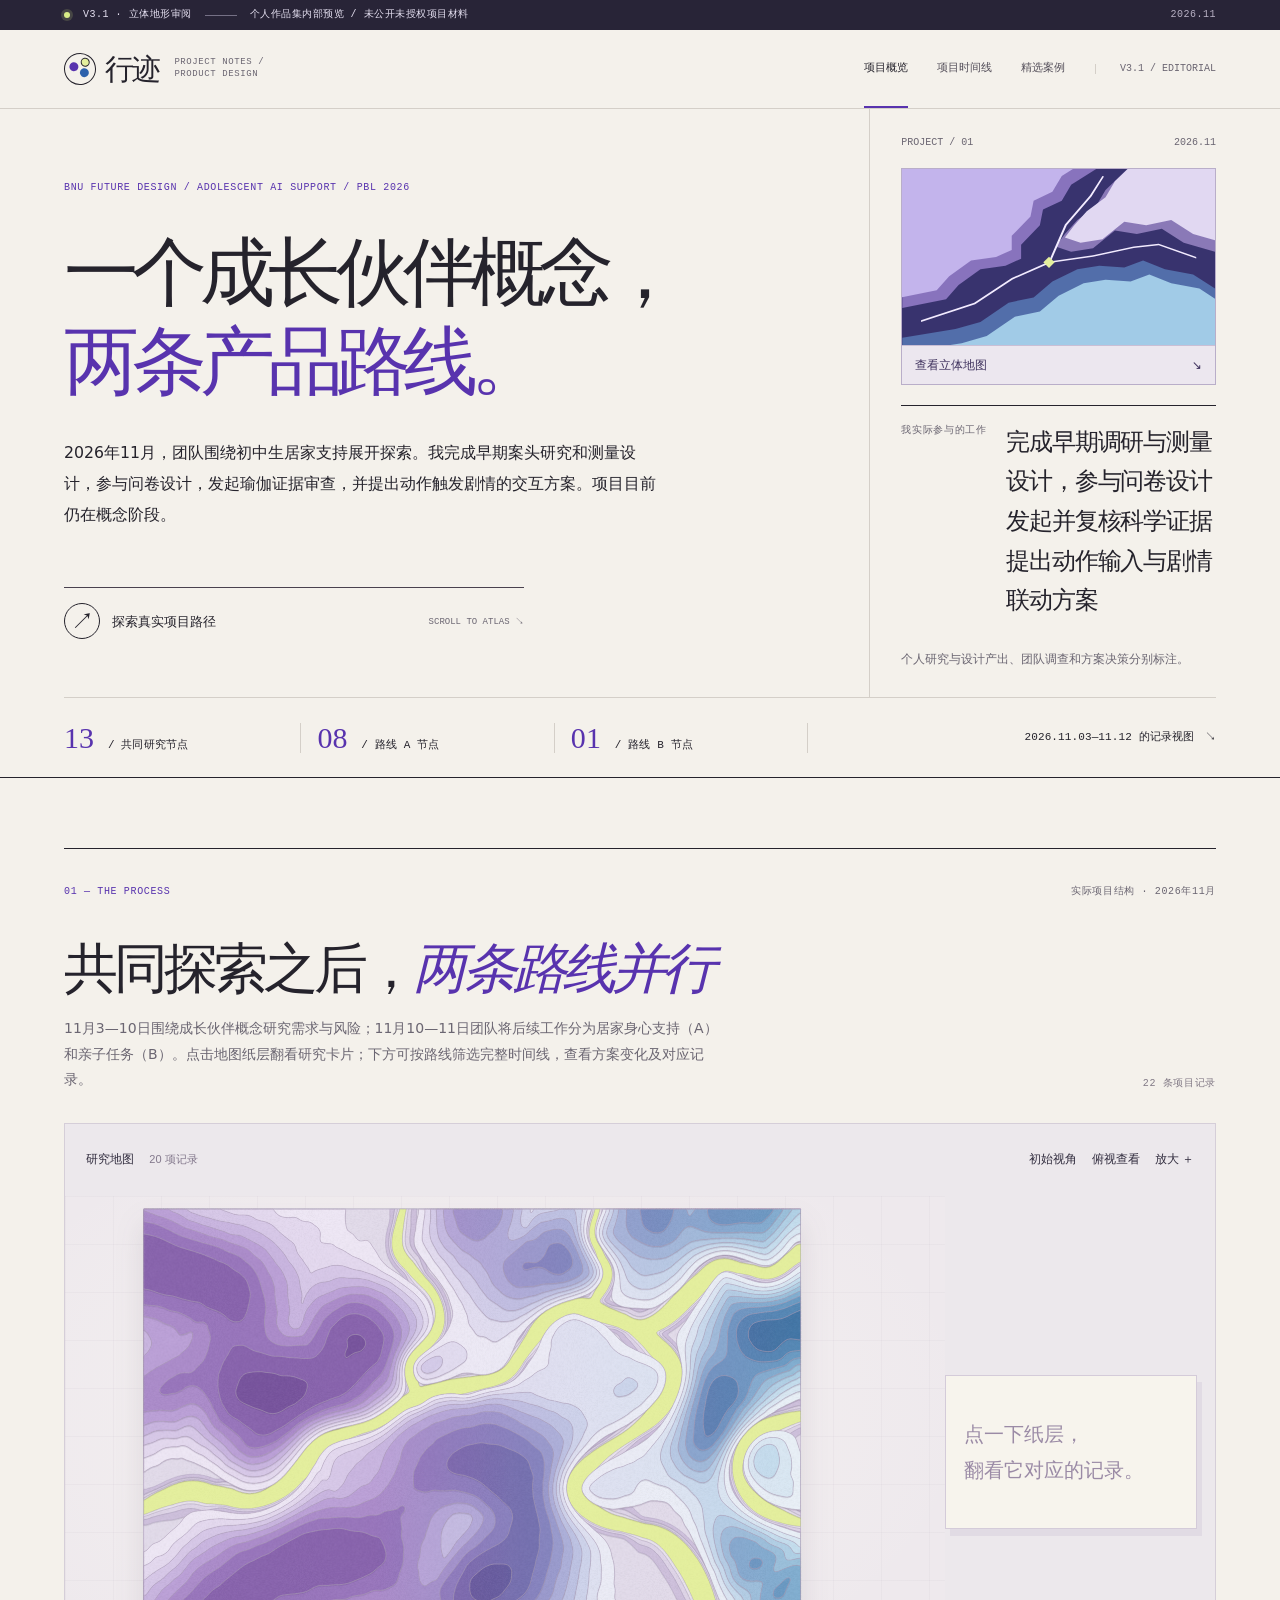
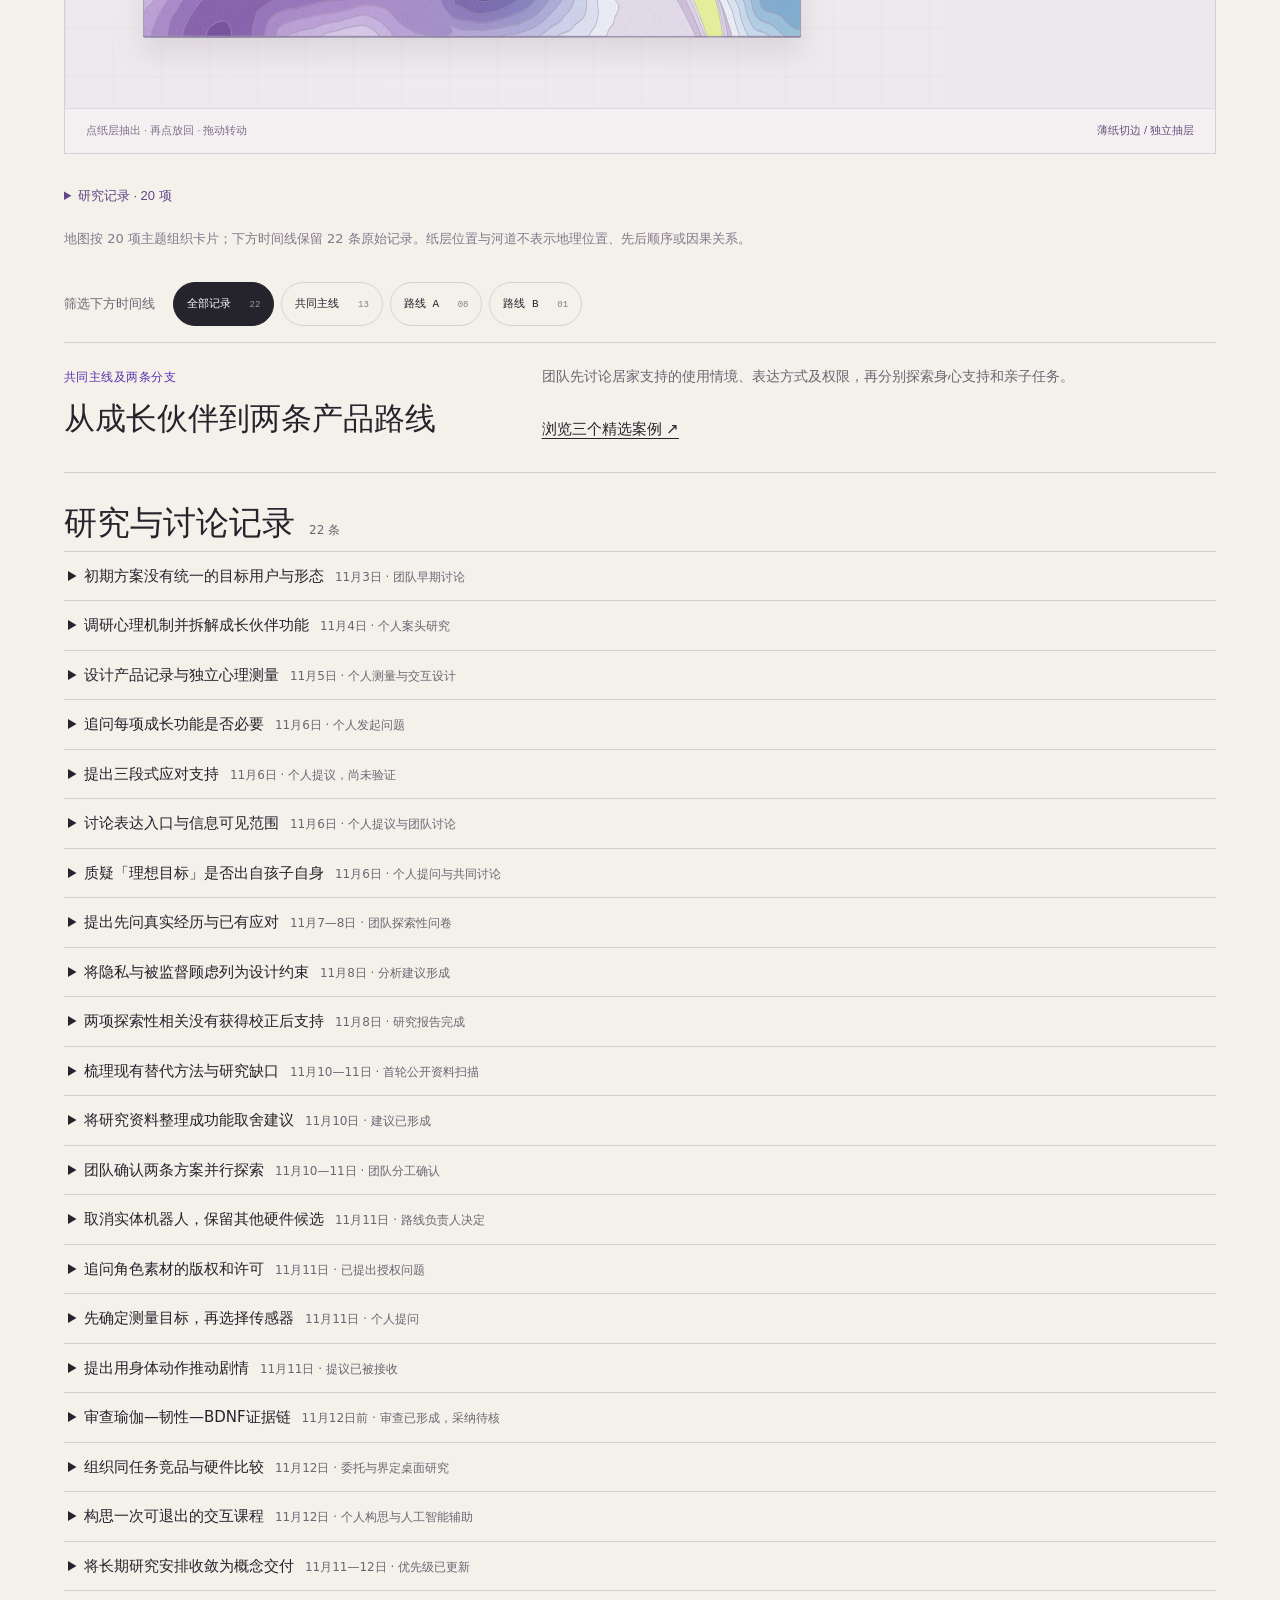
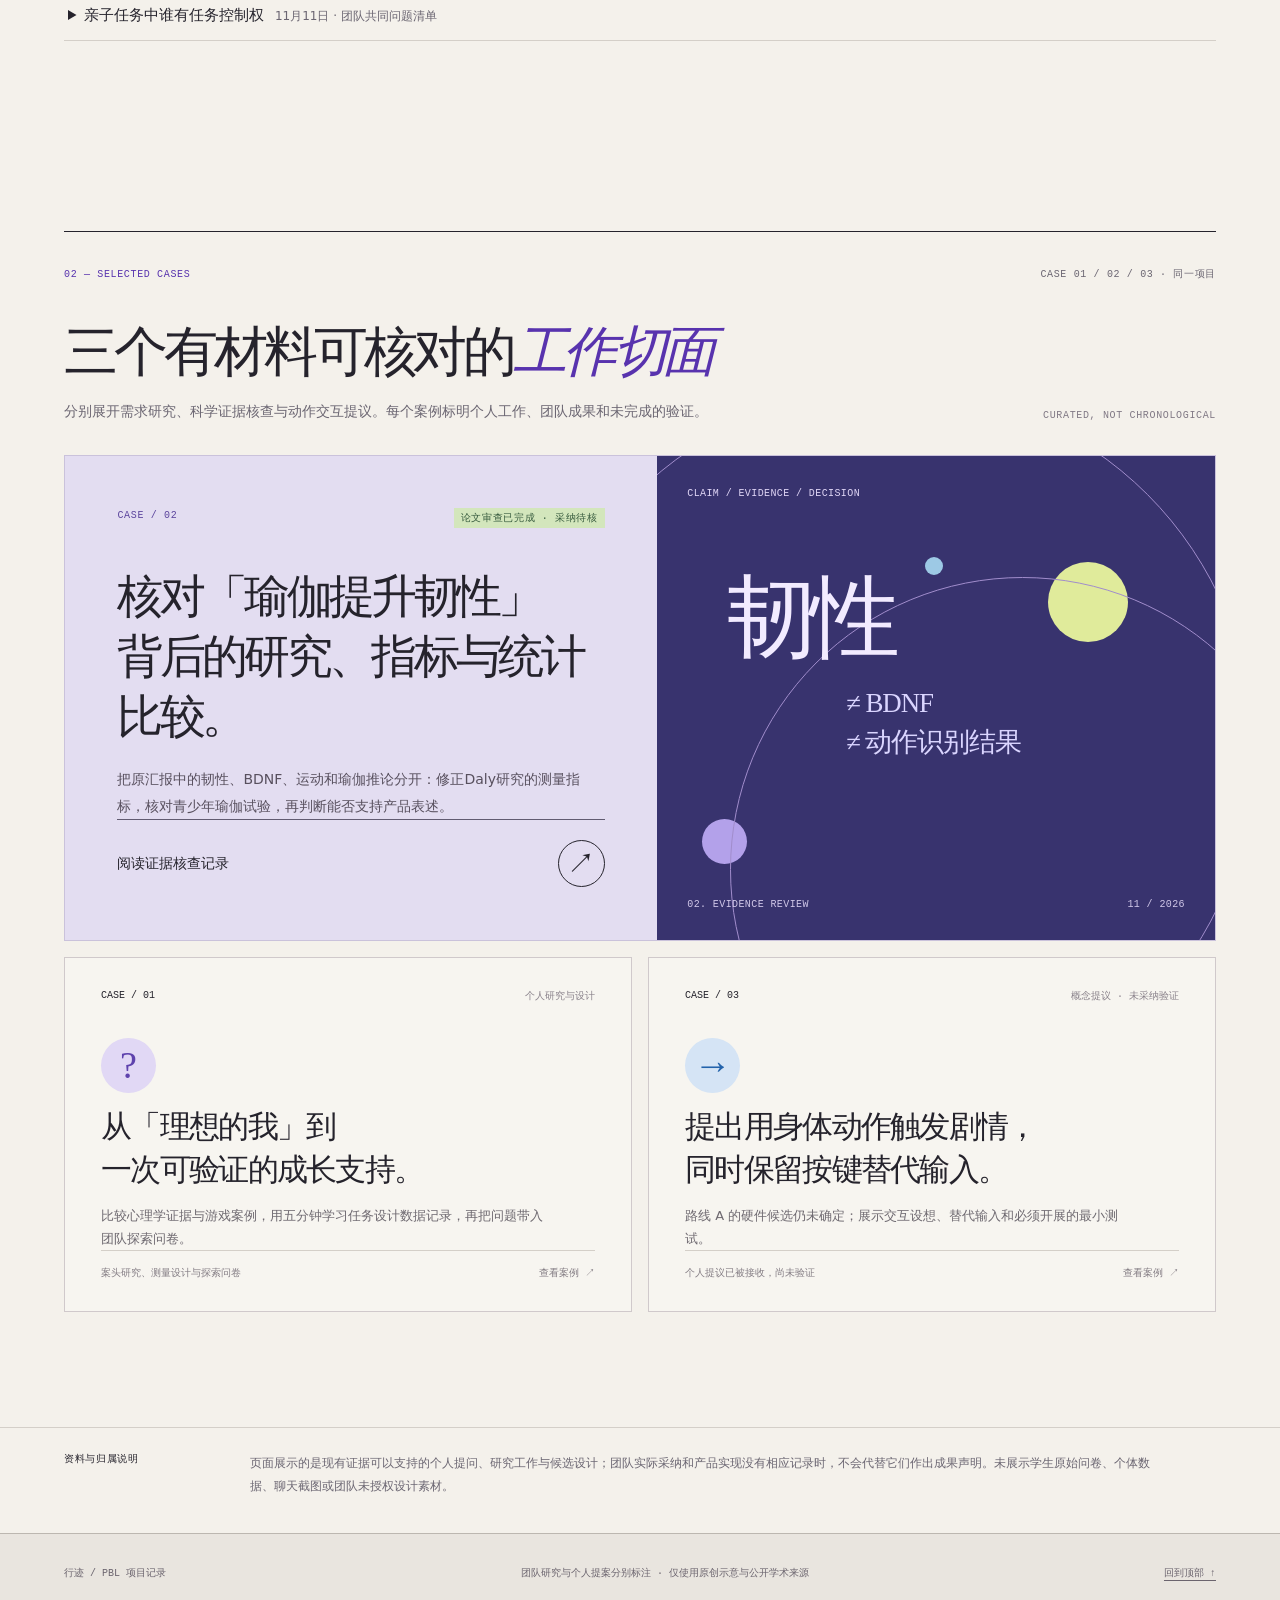
==== atlas.html @ a69f5f3d "Publish the standalone website and its tab icon" ====
<!DOCTYPE html>

<html lang="zh-CN">
<head>
<meta charset="utf-8"/><meta content="width=device-width,initial-scale=1" name="viewport"/>
<meta content="#f4f1eb" name="theme-color"/>
<meta content="北京师范大学未来设计学院PBL项目：青少年AI支持产品从早期成长伙伴概念分为两条路线；记录真实研究、证据审查与交互提案。" name="description"/>
<title>行迹 · 青少年人工智能支持产品项目记录</title>
<link href="v3.css?v=terrain-valley" rel="stylesheet"/>
<link rel="stylesheet" href="paper.css?v=branching-paper"/>
<link rel="stylesheet" href="atlas-terrain.css?v=home-river-1"/>
<script defer src="terrain-preview-data.js"></script>
<script defer src="terrain-sheet-records.js?v=7"></script>
<script defer src="river-valley-data.js?v=7"></script>
<script defer src="river-tabs.js?v=7"></script>
<script defer src="routes.js?v=home-river-1"></script>
<link rel="icon" type="image/svg+xml" href="./favicon.svg">
</head>
<body data-page="home">
<a class="skip" href="#main">跳至正文</a>
<div class="announcement"><span class="flashing-dot"></span> V3.1 · 立体地形审阅 <span class="announcement-rule"></span> 个人作品集内部预览 / 未公开未授权项目材料 <span class="announcement-right">2026.11</span></div>
<header class="nav-shell" id="top"><a aria-label="行迹首页" class="brand" href="atlas.html"><span class="brand-icon"><i></i><i></i><i></i></span><span class="brand-cn">行迹</span><span class="brand-en">PROJECT NOTES / PRODUCT DESIGN</span></a>
<nav aria-label="主导航" class="top-nav"><a aria-current="page" class="nav-on" href="atlas.html">项目概览</a><a href="#routes">项目时间线</a><a href="#cases">精选案例</a></nav><span class="top-edition">V3.1 / EDITORIAL</span></header>
<main id="main">
<section aria-labelledby="main-title" class="hero frame">
<div class="hero-main"><p class="eyebrow">BNU FUTURE DESIGN / ADOLESCENT AI SUPPORT / PBL 2026</p>
<h1 id="main-title">一个成长伙伴概念，<br/><em>两条产品路线。</em></h1>
<p class="hero-desc">2026年11月，团队围绕初中生居家支持展开探索。我完成早期案头研究和测量设计，参与问卷设计，发起瑜伽证据审查，并提出动作触发剧情的交互方案。项目目前仍在概念阶段。</p>
<a class="inline-action" href="#routes"><span aria-hidden="true" class="action-symbol">↗</span> 探索真实项目路径 <span class="action-end">SCROLL TO ATLAS ↘</span></a>
</div>
<aside class="hero-aside"><div class="aside-index"><span>PROJECT / 01</span><span>2026.11</span></div><a class="aside-portrait" href="#terrain"><span class="atlas-art" aria-hidden="true">
    <i class="atlas-art-land atlas-art-main"></i>
    <i class="atlas-art-land atlas-art-a"></i>
    <i class="atlas-art-land atlas-art-b"></i>
    <i class="atlas-art-trails"></i>
    <i class="atlas-art-point"></i>
  </span><span>查看立体地图 <span aria-hidden="true">↘</span></span></a><div class="aside-note"><span class="meta-label">我实际参与的工作</span><p>完成早期调研与测量设计，参与问卷设计<br/>发起并复核科学证据<br/>提出动作输入与剧情联动方案</p></div><div class="aside-caption">个人研究与设计产出、团队调查和方案决策分别标注。</div></aside>
<div class="hero-bottom"><span><b data-count-route="MAIN">13</b> / 共同研究节点</span><span><b data-count-route="A" data-pad-count>08</b> / 路线 A 节点</span><span><b data-count-route="B" data-pad-count>01</b> / 路线 B 节点</span><span class="hero-bottom-end">2026.11.03—11.12 的记录视图 <span aria-hidden="true">↘</span></span></div>
</section>
<section aria-labelledby="routes-title" class="map-section frame" id="routes">
<div class="section-topline"><span class="eyebrow">01 — THE PROCESS</span><span class="section-topline-flag">实际项目结构 · 2026年11月</span></div>
<div class="section-heading"><div><h2 id="routes-title">共同探索之后，<span class="italic-serif">两条路线并行</span></h2><p>11月3—10日围绕成长伙伴概念研究需求与风险；11月10—11日团队将后续工作分为居家身心支持（A）和亲子任务（B）。点击地图纸层翻看研究卡片；下方可按路线筛选完整时间线，查看方案变化及对应记录。</p></div><div class="tiny-coordinate"><span data-count-route="all">22</span> 条项目记录</div></div>
<section id="terrain" class="atlas-terrain" data-terrain-version="river-valley-v7" aria-label="纸艺研究地图"><section class="study"><div class="toolbar"><span>研究地图 <small>20 项记录</small></span><div><button id="home-view">初始视角</button><button id="view" aria-pressed="false">俯视查看</button><button id="zoom" aria-pressed="false">放大 ＋</button></div></div><div class="map-layout"><div class="viewport" tabindex="0" aria-label="拖动转动地图；方向键调整视角"><div class="board-wrap"><svg id="paper-map" viewBox="-120 -20 1340 780" role="group" aria-label="完整纸艺地形，每张地形纸层均可独立抽取"></svg></div></div><aside id="paper-card" aria-label="当前纸层对应卡片"><p id="card-empty">点一下纸层，<br>翻看它对应的记录。</p><div id="card-content" aria-live="polite"></div></aside><svg id="card-connector" aria-hidden="true"><path/></svg></div><div class="caption"><span>点纸层抽出 · 再点放回 · 拖动转动</span><span id="hover-label">薄纸切边 / 独立抽层</span></div></section>
<nav id="opened-papers" aria-label="已抽出的纸层"></nav><details><summary>研究记录 · 20 项</summary><nav class="tab-index" aria-label="研究记录"></nav></details><div id="records" hidden></div><div class="sr-only" id="announce" aria-live="polite"></div><p class="atlas-terrain-note">地图按 20 项主题组织卡片；下方时间线保留 22 条原始记录。纸层位置与河道不表示地理位置、先后顺序或因果关系。</p></section>
<div class="atlas-record-filters"><span>筛选下方时间线</span><div class="route-filters" role="group" aria-label="选择项目路线">
    <button type="button" data-route="all" aria-pressed="true">全部记录 <span data-count-route="all">22</span></button>
    <button type="button" data-route="MAIN" aria-pressed="false">共同主线 <span data-count-route="MAIN">13</span></button>
    <button type="button" data-route="A" aria-pressed="false">路线 A <span data-count-route="A" data-pad-count>08</span></button>
    <button type="button" data-route="B" aria-pressed="false">路线 B <span data-count-route="B" data-pad-count>01</span></button>
  </div></div>
<section class="atlas-route-context" aria-labelledby="route-title">
<div><span class="inspector-route" id="route-kicker">共同主线及两条分支</span><h3 id="route-title">从成长伙伴到两条产品路线</h3></div>
<div><p id="route-summary">团队先讨论居家支持的使用情境、表达方式及权限，再分别探索身心支持和亲子任务。</p><div class="route-links" id="route-links"><a href="#cases">浏览三个精选案例</a></div></div>
</section>
<section class="project-records" aria-labelledby="project-records-title" id="project-records">
  <div class="records-heading">
    <h3 id="project-records-title">研究与讨论记录</h3><p id="record-count" aria-live="polite">22 条</p>
  </div>
  <ol class="record-list" id="record-list"></ol>
  <noscript><p>启用浏览器脚本后可以筛选研究记录。<a href="#cases">查看精选案例</a></p></noscript>
</section>
</section>

<section aria-labelledby="cases-title" class="cases-section frame" id="cases"><div class="section-topline"><span class="eyebrow">02 — SELECTED CASES</span><span class="section-topline-flag">CASE 01 / 02 / 03 · 同一项目</span></div>
<div class="section-heading"><div><h2 id="cases-title">三个有材料可核对的<span class="italic-serif">工作切面</span></h2><p>分别展开需求研究、科学证据核查与动作交互提议。每个案例标明个人工作、团队成果和未完成的验证。</p></div><span class="tiny-coordinate">CURATED, NOT CHRONOLOGICAL</span></div>
<div class="cases-grid">
<article class="case-featured"><div class="featured-left"><span class="case-no">CASE / 02 <span>论文审查已完成 · 采纳待核</span></span><h3>核对「瑜伽提升韧性」<br/>背后的研究、指标与统计比较。</h3><p>把原汇报中的韧性、BDNF、运动和瑜伽推论分开：修正Daly研究的测量指标，核对青少年瑜伽试验，再判断能否支持产品表述。</p><a class="feature-link" href="case-evidence.html"><span>阅读证据核查记录</span><span class="arrow-round">↗</span></a></div><div aria-hidden="true" class="featured-right"><div class="featured-meta">CLAIM / EVIDENCE / DECISION</div><div class="sample-claim">韧性<span>≠ BDNF<br/>≠ 动作识别结果</span></div><div class="featured-circles"><i></i><i></i><i></i></div><div class="featured-footer">02. EVIDENCE REVIEW <span>11 / 2026</span></div></div></article>
<a aria-label="阅读案例一：需求研究" class="case-upcoming" href="case-needs.html"><div class="case-upcoming-top"><span>CASE / 01</span><span class="tag-progress">个人研究与设计</span></div><div class="small-symbol purple"><span>?</span></div><h3>从「理想的我」到<br/>一次可验证的成长支持。</h3><p>比较心理学证据与游戏案例，用五分钟学习任务设计数据记录，再把问题带入团队探索问卷。</p><div class="upcoming-bottom">案头研究、测量设计与探索问卷 <span>查看案例 ↗</span></div></a>
<a aria-label="阅读案例三：动作交互" class="case-upcoming" href="case-interaction.html"><div class="case-upcoming-top"><span>CASE / 03</span><span class="tag-progress">概念提议 · 未采纳验证</span></div><div class="small-symbol blue"><span>→</span></div><h3>提出用身体动作触发剧情，<br/>同时保留按键替代输入。</h3><p>路线 A 的硬件候选仍未确定；展示交互设想、替代输入和必须开展的最小测试。</p><div class="upcoming-bottom">个人提议已被接收，尚未验证 <span>查看案例 ↗</span></div></a>
</div></section>
<aside class="site-scope frame"><span class="eyebrow">资料与归属说明</span><p>页面展示的是现有证据可以支持的个人提问、研究工作与候选设计；团队实际采纳和产品实现没有相应记录时，不会代替它们作出成果声明。未展示学生原始问卷、个体数据、聊天截图或团队未授权设计素材。</p></aside>
</main><footer class="site-footer"><span>行迹 / PBL 项目记录</span><span>团队研究与个人提案分别标注 · 仅使用原创示意与公开学术来源</span><a href="#top">回到顶部 ↑</a></footer>
</body></html>
---- v3.css ----
/* 行迹 V2 · standalone original styling, no packaged font files */
:root{--paper:#f4f1eb;--white:#fbfaf6;--ink:#25232c;--muted:#6b6672;--line:#d4cfc8;--blue:#2c61ab;--blue-pale:#c1d8ed;--violet:#5833ae;--violet-light:#dbd3ee;--lime:#e4ef9d;--display:"Songti SC","STSong","Noto Serif CJK SC","Source Han Serif SC",Georgia,serif;--body:"PingFang SC","Microsoft YaHei","Noto Sans CJK SC",system-ui,sans-serif;--mono:"IBM Plex Mono","SFMono-Regular",Consolas,monospace;--frame:clamp(20px,5vw,84px)}
*,*:before,*:after{box-sizing:border-box}html{scroll-behavior:smooth}body{margin:0;background:var(--paper);color:var(--ink);font:15px/1.8 var(--body);-webkit-font-smoothing:antialiased}a{color:inherit;text-decoration:none}button{font:inherit;color:inherit;cursor:pointer}button,input{appearance:none}button:focus-visible,a:focus-visible{outline:2px solid var(--blue);outline-offset:5px}img,svg{max-width:100%}h1,h2,h3,p,figure{margin:0}h1,h2,h3{font-weight:500}::selection{background:#d8cbee;color:#29213a}.skip{position:absolute;z-index:100;left:12px;top:10px;padding:9px 14px;background:var(--lime);transform:translateY(-200%)}.skip:focus{transform:none}.frame{padding-left:var(--frame);padding-right:var(--frame)}.announcement{height:30px;padding:0 var(--frame);background:#282437;color:#e5e0f1;display:flex;gap:13px;align-items:center;font:10px/1 var(--mono);letter-spacing:.05em}.flashing-dot{background:#d9ee87;height:6px;width:6px;border-radius:50%;box-shadow:0 0 0 3px #d9ee872b}.announcement-rule{height:1px;background:#757085;width:32px}.announcement-right{margin-left:auto;color:#b8b1c4}.nav-shell{height:79px;display:flex;align-items:center;border-bottom:1px solid var(--line);padding:0 var(--frame);gap:30px;background:var(--paper);position:relative;z-index:12}.brand{display:flex;align-items:center;gap:9px;min-width:0}.brand-icon{width:32px;height:32px;position:relative;border:1px solid var(--ink);transform:rotate(-12deg);border-radius:50%;flex:none}.brand-icon i{position:absolute;display:block;width:9px;height:9px;background:var(--ink);border-radius:50%}.brand-icon i:first-child{top:7px;left:5px;background:var(--violet)}.brand-icon i:nth-child(2){top:15px;left:14px;background:var(--blue)}.brand-icon i:last-child{top:5px;right:4px;background:var(--lime);border:1px solid var(--ink)}.brand-cn{font:500 29px/1 var(--display);letter-spacing:-.08em;white-space:nowrap}.brand-en{font:9px/1.3 var(--mono);max-width:95px;color:var(--muted);letter-spacing:.065em;margin-left:7px}.top-nav{margin-left:auto;display:flex;height:100%;align-items:stretch;gap:29px;white-space:nowrap}.top-nav a{display:flex;align-items:center;font:11px/1.2 var(--mono);border-bottom:2px solid transparent;color:#534e59;padding-top:2px}.top-nav a:hover{color:var(--violet)}.top-nav a.nav-on{color:var(--ink);border-bottom-color:var(--violet)}.top-edition{font:10px/1 var(--mono);color:var(--muted);border-left:1px solid var(--line);padding-left:24px;white-space:nowrap}.eyebrow,.section-topline,.tiny-coordinate,.meta-label,.map-controls,.case-no,.case-top,.section-topline-flag{font:10px/1.6 var(--mono);letter-spacing:.065em}.eyebrow{color:var(--violet);display:flex;align-items:center;gap:11px}.eyebrow-square{width:7px;height:7px;background:var(--violet);display:inline-block}.thin-separator{color:#a6a0ad}.hero{display:grid;grid-template-columns:minmax(0,1.44fr) minmax(290px,.62fr);grid-template-rows:auto auto;min-height:645px;border-bottom:1px solid var(--ink)}.hero-main{padding:71px 58px 58px 0}.hero h1{font:500 clamp(50px,5.85vw,103px)/1.19 var(--display);letter-spacing:-.095em;max-width:890px;margin:32px 0}.hero h1 em,.case-hero h1 em{font-weight:500;font-style:normal;color:var(--violet)}.hero-desc{font-size:clamp(14px,1.23vw,18px);line-height:1.95;max-width:600px}.inline-action{display:flex;align-items:center;gap:12px;border-top:1px solid #49414e;margin-top:57px;padding-top:15px;max-width:460px;font-size:13px}.inline-action:hover .action-symbol{transform:translate(3px,-3px);background:var(--violet);color:#fff}.action-symbol{border:1px solid var(--ink);width:36px;height:36px;border-radius:50%;display:grid;place-items:center;font:23px var(--display);transition:transform .2s,background .2s,color .2s}.action-end{margin-left:auto;font:9px var(--mono);color:var(--muted)}.hero-aside{border-left:1px solid var(--line);padding:28px 0 28px 31px;display:flex;flex-direction:column;gap:20px}.aside-index{display:flex;justify-content:space-between;font:10px var(--mono);color:var(--muted)}.aside-portrait {
  display: block;
  overflow: hidden;
  border: 1px solid #b9aec9;
  background: #ece7ef;
  color: #3e315d;
}
.atlas-art {
  position: relative;
  isolation: isolate;
  display: block;
  overflow: hidden;
  aspect-ratio: 16 / 9;
  background: #38336e;
}
.atlas-art-land,
.atlas-art-trails,
.atlas-art-land::before,
.atlas-art-land::after,
.atlas-art-trails::before,
.atlas-art-trails::after {
  position: absolute;
  inset: 0;
}
.atlas-art-land::before,
.atlas-art-land::after {
  content: "";
  clip-path: var(--land-edge);
}
.atlas-art-land::before { background: var(--land-rim); }
.atlas-art-land::after {
  background: var(--land-fill);
  transform: var(--land-inset);
}
.atlas-art-main {
  --land-edge: polygon(0 0, 62% 0, 54% 9%, 51% 18%, 45% 23%, 44% 32%, 38% 43%, 38% 51%, 33% 55%, 25% 57%, 18% 66%, 14% 74%, 0 79%);
  --land-rim: #8873bd;
  --land-fill: #c3b4ec;
  --land-inset: translate(-3%, -5%);
}
.atlas-art-a {
  --land-edge: polygon(0 96%, 17% 91%, 25% 87%, 34% 76%, 42% 73%, 48% 64%, 56% 57%, 63% 55%, 71% 56%, 77% 52%, 84% 57%, 93% 60%, 100% 68%, 100% 100%, 0 100%);
  --land-rim: #526eaa;
  --land-fill: #a1cbe7;
  --land-inset: translate(2%, 8%);
}
.atlas-art-b {
  --land-edge: polygon(72% 0, 100% 0, 100% 47%, 90% 42%, 83% 34%, 75% 37%, 68% 35%, 61% 45%, 54% 47%, 49% 44%, 52% 37%, 56% 29%, 62% 21%, 65% 12%);
  --land-rim: #8a79b7;
  --land-fill: #e1d8f2;
  --land-inset: translate(3%, -5%);
}
/* The central valley leaves room for the shared path and both branches. */
.atlas-art-trails::before,
.atlas-art-trails::after {
  content: "";
  background: #f2ebff;
}
.atlas-art-trails::before {
  clip-path: polygon(6% 86%, 23% 76%, 35% 62%, 46.8% 52.7%, 52% 31.5%, 60% 15%, 64% 4%, 64.5% 4.3%, 60.5% 15.6%, 52.6% 32%, 47.3% 53.4%, 35.3% 62.8%, 23.3% 76.9%, 6% 87%);
}
.atlas-art-trails::after {
  clip-path: polygon(47% 52.6%, 61% 49%, 74% 44%, 82% 42.5%, 94% 50%, 94% 50.9%, 82% 43.4%, 74% 44.9%, 61% 49.9%, 47% 53.5%);
}
.atlas-art-point {
  position: absolute;
  left: 47%;
  top: 53%;
  width: 2.4%;
  aspect-ratio: 1;
  transform: translate(-50%, -50%) rotate(45deg);
  background: #e4ef9d;
}
.aside-portrait > span:last-child {
  display: flex;
  align-items: center;
  justify-content: space-between;
  gap: 8px;
  padding: 10px 13px;
  border-top: 1px solid #c9bfd5;
  font: 12px/1.5 var(--body);
}
.aside-portrait:hover > span:last-child { background: #e0d8ec; }
.aside-portrait:focus-visible { outline: 2px solid var(--blue); outline-offset: 3px; }
.aside-note{border-top:1px solid var(--ink);padding-top:17px;display:flex;gap:20px}.meta-label{font-size:10px;color:var(--muted);white-space:nowrap}.aside-note p{font:clamp(17px,2vw,24px)/1.65 var(--display);letter-spacing:-.05em}.aside-caption{font:12px/1.7 var(--body);margin-top:auto;color:var(--muted)}.aside-caption strong{display:block;margin-top:5px;color:var(--ink);font-weight:600}.hero-bottom{grid-column:1/-1;border-top:1px solid var(--line);display:grid;grid-template-columns:repeat(3,minmax(130px,1fr)) minmax(190px,1.65fr);align-items:center;min-height:80px;gap:16px;font:11px/1.4 var(--mono);letter-spacing:.01em}.hero-bottom span{border-right:1px solid var(--line)}.hero-bottom b{font:30px/1 var(--display);margin-right:7px;font-weight:400;color:var(--violet)}.hero-bottom .hero-bottom-end{justify-self:end;border:0;font-size:11px;white-space:nowrap}.hero-bottom-end span{margin-left:4px;border:0}.section-topline{display:flex;align-items:center;justify-content:space-between;gap:20px;padding-top:35px;border-top:1px solid var(--ink)}.section-topline .eyebrow{color:var(--violet)}.section-topline-flag{color:var(--muted)}.section-heading{display:flex;justify-content:space-between;align-items:end;gap:24px;margin:35px 0 31px}.section-heading h2{font:500 clamp(36px,4.25vw,66px)/1.27 var(--display);letter-spacing:-.075em}.italic-serif{font-style:italic;color:var(--violet);letter-spacing:-.08em}.section-heading p{font-size:14px;color:var(--muted);margin-top:12px;max-width:660px}.tiny-coordinate{text-align:right;color:#817985}.map-section{padding-top:70px;padding-bottom:105px}.map-controls{display:flex;align-items:center;justify-content:space-between;gap:10px 20px;border-top:1px solid var(--line);padding:14px 0;flex-wrap:wrap}.route-filters{display:flex;gap:7px;flex-wrap:wrap}.route-filters button{border:1px solid #d5d0d1;background:none;border-radius:999px;font:11px/1.3 var(--mono);min-height:35px;padding:6px 13px;transition:background .2s,color .2s}.route-filters button span{font-size:9px;opacity:.55;margin-left:12px}.route-filters button[aria-pressed=true]{background:var(--ink);border-color:var(--ink);color:var(--white)}.route-filters button:hover:not([aria-pressed=true]){border-color:#4c4161}.map-shell{display:grid;grid-template-columns:minmax(0,1fr) 300px;background:#e9e6e1;border:1px solid #c5bfca;overflow:hidden;box-shadow:0 18px 28px #2925350a}.map-surface{min-height:505px;position:relative;background:radial-gradient(ellipse at 45% 30%,#f7f5f2 0%,#eeeaed 42%,#e8e3e7 100%);isolation:isolate}.map-surface:after{content:"";position:absolute;inset:0;pointer-events:none;opacity:.45;background-image:linear-gradient(#8b86931d 1px,transparent 1px),linear-gradient(90deg,#8b86931d 1px,transparent 1px);background-size:38px 38px;mix-blend-mode:multiply}.map-inspector{display:flex;flex-direction:column;border-left:1px solid #b7afba;background:#f7f5f1;min-width:0}.inspector-top{padding:22px 24px 15px;display:flex;justify-content:space-between;gap:12px;font:10px var(--mono);letter-spacing:.05em;border-bottom:1px solid var(--line)}.inspector-top span:last-child{color:var(--violet)}.inspector-main{padding:29px 26px;flex:1}.inspector-route{font:10px/1.2 var(--mono);letter-spacing:.04em;color:var(--violet);text-transform:uppercase}.inspector-main h3{font:500 clamp(24px,2.6vw,34px)/1.34 var(--display);letter-spacing:-.05em;margin:17px 0 18px}.inspector-main p{color:#6b636d;font-size:13px;line-height:1.9}.inspector-bottom{display:flex;justify-content:space-between;align-items:end;gap:15px;padding:18px 24px 25px;border-top:1px solid var(--line);font-size:11px;color:var(--muted)}.inspector-counter{font:20px var(--display);color:var(--ink);white-space:nowrap}.bridge{background:#2b263d;color:#faf9f6;display:grid;grid-template-columns:.9fr 1.7fr .9fr;gap:30px;align-items:center;min-height:230px}.bridge-index{font:11px/1.5 var(--mono);color:#c7b4e6}.bridge-index span{display:block;font:32px var(--display);margin-top:40px}.bridge p{font:clamp(28px,3vw,46px)/1.38 var(--display);letter-spacing:-.05em}.bridge strong{color:#d7d0f2;font-weight:500}.bridge>span{color:#c5c0cf;font-size:12px;line-height:1.9}.cases-section{padding-top:85px;padding-bottom:115px}.cases-grid{display:grid;grid-template-columns:1fr 1fr;gap:16px}.case-featured{grid-column:1/-1;min-height:445px;display:grid;grid-template-columns:1.03fr .97fr;background:#e3ddf1;border:1px solid #cac2db}.featured-left{padding:clamp(26px,4.1vw,61px);display:flex;flex-direction:column}.case-no{display:flex;justify-content:space-between;color:#5c459d}.case-no>span{color:#375b3e;background:#d3e6bc;padding:3px 7px;font:10px var(--mono)}.featured-left h3{font:500 clamp(31px,3.6vw,55px)/1.3 var(--display);letter-spacing:-.08em;margin:39px 0 19px}.featured-left p{font-size:14px;color:#58505e;line-height:1.9;max-width:490px}.feature-link{border-top:1px solid #615b71;display:flex;justify-content:space-between;align-items:center;margin-top:auto;padding-top:20px;max-width:520px;font-size:14px}.feature-link:hover .arrow-round{transform:rotate(45deg);background:var(--ink);color:var(--white)}.arrow-round{border:1px solid var(--ink);width:47px;height:47px;display:grid;place-items:center;border-radius:50%;font:28px var(--display);transition:transform .2s,background .2s,color .2s}.featured-right{overflow:hidden;position:relative;color:#f2ebff;background:#38336e;padding:30px;min-height:445px}.featured-right:before{content:"";position:absolute;width:130%;aspect-ratio:1;border:1px solid #a18dcc;left:-23%;top:-14%;border-radius:50%}.featured-right:after{content:"";position:absolute;width:105%;aspect-ratio:1;border:1px solid #a18dcc;left:13%;top:25%;border-radius:50%}.featured-meta,.featured-footer{font:10px/1.5 var(--mono);letter-spacing:.04em;position:relative;z-index:2}.featured-meta{color:#e0d6f6}.sample-claim{font:500 clamp(48px,7vw,97px)/1.05 var(--display);letter-spacing:-.08em;margin:70px 0 0 8%;position:relative;z-index:2}.sample-claim span{display:block;font:400 clamp(19px,2.1vw,29px)/1.45 var(--display);letter-spacing:-.04em;margin:19px 0 0 26%;color:#dad5ff}.featured-circles{position:absolute;inset:0}.featured-circles i{position:absolute;border-radius:50%;width:80px;height:80px;background:var(--lime);left:70%;top:22%;opacity:.98}.featured-circles i:nth-child(2){width:18px;height:18px;background:#9fcce8;left:48%;top:21%}.featured-circles i:last-child{width:45px;height:45px;background:#b6a4ed;left:8%;top:75%}.featured-footer{position:absolute;bottom:28px;left:30px;right:30px;display:flex;justify-content:space-between;color:#d1c8e9}.case-upcoming{min-height:335px;border:1px solid #d0c9cb;display:flex;flex-direction:column;padding:31px 36px;background:#f7f5f0}.case-upcoming-top{display:flex;justify-content:space-between;align-items:center;font:10px var(--mono)}.tag-progress{color:#89818a}.small-symbol{font:38px var(--display);width:55px;height:55px;margin:35px 0 13px;border-radius:50%;display:grid;place-items:center}.small-symbol.purple{background:#e1d8f5;color:#5e42ad}.small-symbol.blue{background:#d5e4f5;color:#2363ab}.case-upcoming h3{font:500 clamp(23px,2.4vw,33px)/1.4 var(--display);letter-spacing:-.055em}.case-upcoming p{color:#6e6970;font-size:13px;max-width:450px;margin-top:12px}.upcoming-bottom{border-top:1px solid var(--line);margin-top:auto;padding-top:15px;display:flex;justify-content:space-between;align-items:center;font:10px var(--mono);color:#847d84}.ethics{padding-top:95px;padding-bottom:115px;display:grid;grid-template-columns:.9fr 1.1fr;gap:35px}.ethics h2{font:500 clamp(35px,4.6vw,66px)/1.26 var(--display);letter-spacing:-.075em;margin-top:22px}.ethics-content>div{border-top:1px solid var(--ink);display:grid;grid-template-columns:43px 1fr;gap:15px;padding:19px 0 22px}.ethics-content>div>span{font:12px var(--mono);color:var(--violet)}.ethics-content p{color:#625e63;font-size:13px}.ethics-content strong{color:var(--ink);font-size:15px}.site-footer{padding:32px var(--frame);background:#e9e5df;display:flex;align-items:center;gap:22px;justify-content:space-between;border-top:1px solid #bcb7b0;font:10px/1.5 var(--mono);color:#6b646e;flex-wrap:wrap}.footer-mark{font:23px var(--display);color:#332b41}.footer-mark span{color:var(--violet)}.site-footer a{text-decoration:underline;text-underline-offset:4px}.site-footer a:hover{color:var(--violet)}
/* Evidence case */
.case-top{display:flex;align-items:center;justify-content:space-between;gap:15px;padding-top:17px;padding-bottom:17px;font:10px/1.4 var(--mono);border-bottom:1px solid var(--line);color:var(--muted)}.back-link{color:#44375e}.back-link:hover{text-decoration:underline;text-underline-offset:5px}.case-hero{display:grid;grid-template-columns:1.16fr .84fr;min-height:690px;border-bottom:1px solid var(--ink)}.case-hero-content{padding:70px 7% 38px 0;display:flex;flex-direction:column}.case-hero h1{font:500 clamp(45px,5.15vw,82px)/1.25 var(--display);letter-spacing:-.085em;margin:35px 0}.case-hero-lead{font-size:15px;max-width:580px;line-height:2}.hero-roles{display:grid;grid-template-columns:1fr;gap:12px;border-top:1px solid var(--line);margin-top:auto;padding-top:23px}.hero-roles>div{display:grid;grid-template-columns:96px 1fr;gap:10px;font-size:13px}.hero-roles span{color:#8e858e;font:10px/2 var(--mono)}.hero-roles strong{font-weight:500}.case-art{background:#d8d0ee;position:relative;overflow:hidden;border-left:1px solid #b6a4da;display:flex;flex-direction:column;min-height:610px}.case-art-top,.case-art-bottom{display:flex;justify-content:space-between;gap:12px;padding:22px;font:10px/1.3 var(--mono);color:#5a4b85;letter-spacing:.04em;z-index:2}.case-art-frame{flex:1;position:relative;isolation:isolate;overflow:hidden}.case-art-frame:before{content:"";width:80%;aspect-ratio:1;border:1px solid #786caf;position:absolute;left:6%;top:3%;border-radius:50%}.case-art-frame:after{content:"";width:115%;aspect-ratio:1;border:1px solid #8578ac;position:absolute;left:16%;top:10%;border-radius:50%}.art-headline{font:500 clamp(58px,8vw,120px)/1 var(--display);position:absolute;left:12%;top:16%;letter-spacing:-.09em;color:#4d3b8a;z-index:2;white-space:nowrap}.art-circles{position:absolute;inset:0}.big-circle{position:absolute;background:#503ca3;left:38%;top:37%;width:50%;aspect-ratio:1;border-radius:50%;box-shadow:17px 17px 0 #9f91cf}.small-circle{position:absolute;background:#e0f19d;left:15%;top:43%;width:20%;aspect-ratio:1;border-radius:50%;z-index:1}.art-tilted{position:absolute;z-index:3;left:10%;bottom:18%;font:clamp(18px,2vw,29px)/1.5 var(--display);letter-spacing:-.06em;transform:rotate(-7deg);background:#eee8f8;padding:16px 24px;border:1px solid #a79abf;box-shadow:7px 7px 0 #8579bc}.art-arrow{position:absolute;right:8%;top:21%;font:76px var(--display);color:#f9f4f2;z-index:2}.case-fast-nav{display:grid;grid-template-columns:repeat(4,1fr);gap:0;border-bottom:1px solid var(--line)}.case-fast-nav a{padding:21px 12px;border-right:1px solid var(--line);font:12px/1.5 var(--body);display:flex;gap:13px;align-items:center}.case-fast-nav a:first-child{padding-left:0}.case-fast-nav a:last-child{border-right:0}.case-fast-nav span{font:10px var(--mono);color:var(--violet)}.case-fast-nav a:hover{background:#e8e2f1}.reasoning{padding-top:90px;padding-bottom:100px}.reasoning .section-heading{display:flex;align-items:end}.reason-steps{display:grid;grid-template-columns:repeat(4,minmax(0,1fr));border-top:1px solid var(--ink);margin-top:60px}.reason-step{padding:15px 22px 25px;border-right:1px solid var(--line)}.reason-step:first-child{padding-left:0}.reason-step:last-child{border:0}.step-index{font:11px var(--mono);color:var(--violet)}.step-visual{height:170px;display:grid;place-items:center;font:500 clamp(28px,3vw,44px) var(--display);color:#463478;border-bottom:1px solid var(--line);margin-bottom:22px}.reason-step:nth-child(2) .step-visual{color:#316caa}.reason-step:nth-child(3) .step-visual{color:#5b4387}.reason-step:nth-child(4) .step-visual{color:#286e68}.step-visual span{border:1px solid currentColor;border-radius:50%;width:115px;height:115px;display:grid;place-items:center;transform:rotate(-10deg)}.reason-step:nth-child(2) .step-visual span{border-radius:2px;transform:rotate(8deg)}.reason-step:nth-child(3) .step-visual span{border-style:dashed;border-width:2px}.reason-step:nth-child(4) .step-visual span{border-radius:40% 60% 70% 30%}.reason-step h3{font:500 22px/1.4 var(--display);letter-spacing:-.04em;margin-bottom:9px}.reason-step p{color:#797078;font-size:12px;line-height:1.85}.claim-lab{background:#312d46;color:#faf8fc;padding:86px 0 95px}.claim-lab .section-topline{border-color:#a5a0b8}.claim-lab .eyebrow{color:#bdaddd}.claim-lab .section-topline-flag{color:#c1b9cc}.claim-lab .section-heading h2 .italic-serif{color:#d9c9fe}.claim-lab .section-heading p{color:#c9c3d4}.claim-layout{display:grid;grid-template-columns:minmax(250px,.77fr) minmax(0,1.23fr);gap:26px;margin-top:42px}.claim-menu{display:flex;flex-direction:column;gap:7px}.claim-option{border:1px solid #777084;background:#38334c;color:#eee9f7;text-align:left;padding:24px;display:flex;flex-direction:column;gap:13px;transition:background .2s,border .2s}.claim-option[aria-pressed=true]{background:#ece7f2;border-color:#ece7f2;color:#27223c}.claim-option:hover:not([aria-pressed=true]){background:#484158}.claim-num{font:10px var(--mono);color:#c0b6db}.claim-option[aria-pressed=true] .claim-num{color:#66559f}.claim-option strong{font:500 clamp(18px,2.1vw,27px)/1.5 var(--display);letter-spacing:-.025em}.claim-option small{font:11px var(--mono);color:#b6afc7}.claim-option[aria-pressed=true] small{color:#7b7385}.claim-view{background:#f4f1eb;color:var(--ink);min-width:0;display:flex;flex-direction:column;border:1px solid #dfd8e8}.claim-view-top{display:flex;justify-content:space-between;align-items:center;gap:15px;padding:20px 27px;border-bottom:1px solid #cfc8d5;font:10px var(--mono)}.claim-view-top b{color:var(--violet)}.verdict-chip{background:#e4dbed;color:#654b80;padding:6px 9px;font:10px var(--mono)}.claim-view-content{padding:clamp(24px,3vw,43px);flex:1;display:flex;flex-direction:column}.claim-quote{font:500 clamp(25px,3vw,43px)/1.38 var(--display);letter-spacing:-.05em;max-width:620px;min-height:112px}.claim-evidence-pair{display:grid;grid-template-columns:1fr 1fr;gap:24px;margin-top:24px;padding-top:22px;border-top:1px solid var(--line)}.cell-label{font:10px var(--mono);color:#8a7b8b}.claim-evidence-pair p{margin-top:9px;font-size:13px;color:#5e5861;line-height:1.9}.claim-translation{margin-top:36px;background:#e4e0ea;padding:21px 24px}.claim-translation span{font:10px var(--mono);color:#665582;display:flex;justify-content:space-between}.claim-translation p{font:500 clamp(19px,2vw,27px)/1.55 var(--display);letter-spacing:-.035em;margin-top:12px}.claim-view-foot{padding:18px 27px;display:flex;justify-content:space-between;gap:12px;border-top:1px solid var(--line);font:9px var(--mono);color:#756c79}.effect-section{padding-top:98px;padding-bottom:105px}.effect-board{display:grid;grid-template-columns:310px minmax(0,1fr);border:1px solid #b7afb9;background:#fbfaf6;margin-top:45px}.effect-rail{background:#e8e4ed;border-right:1px solid #b7afb9;display:flex;flex-direction:column}.effect-rail-head{padding:22px 22px 20px;display:flex;justify-content:space-between;font:10px var(--mono);color:#776c85}.mode-tabs{display:grid}.mode-tabs button{font:13px/1.6 var(--body);background:none;border:0;border-block-start:1px solid #d2cbd5;text-align:left;padding:18px 23px;display:flex;justify-content:space-between;gap:10px}.mode-tabs button:last-child{border-bottom:1px solid #d2cbd5}.mode-tabs button[aria-pressed=true]{background:#55428b;color:#fff}.mode-tabs button span{font:10px var(--mono);opacity:.6}.effect-note{padding:23px;font-size:12px;color:#706879;line-height:1.8}.effect-rule{padding:25px 23px 28px;margin-top:auto;border-top:1px solid #d0c9d5}.effect-rule b{font:10px var(--mono);color:#654c95}.effect-rule p{margin-top:12px;font-size:11px;color:#7f7682;line-height:1.85}.effect-plot{padding:25px clamp(18px,3vw,38px);min-width:0}.plot-top,.plot-footer{display:flex;justify-content:space-between;align-items:center;gap:15px;font:10px var(--mono);color:#79717e}.plot-top span:first-child{color:#494152}.effect-plot svg{width:100%;min-height:280px;height:auto;display:block;margin-top:13px;overflow:visible}.plot-footer{padding:0 8px;border-bottom:1px solid var(--line);padding-bottom:19px}.plot-warning{display:flex;gap:15px;padding-top:24px}.plot-warning span{border:1px solid #865d42;color:#865d42;flex:none;width:26px;height:26px;border-radius:50%;display:grid;place-items:center;font:13px var(--mono)}.plot-warning p{font-size:12px;color:#766c78;line-height:1.8}.evidence-mini{display:grid;grid-template-columns:180px 1fr;gap:32px;border-bottom:1px solid var(--line);padding:23px 0}.evidence-mini-label{font:10px var(--mono);color:var(--violet)}.evidence-mini p{font-size:13px;line-height:1.9;color:#635e63}.evidence-mini strong{color:var(--ink)}.references{padding-top:90px;padding-bottom:105px}.source-list{margin-top:45px;border-top:1px solid var(--ink)}.source-list a{display:grid;grid-template-columns:60px 1fr auto;gap:15px;align-items:center;border-bottom:1px solid var(--line);padding:20px 13px 21px 0;transition:background .2s}.source-list a:hover{background:#ebe5f4;padding-left:14px}.source-list a>span{font:12px var(--mono);color:var(--violet)}.source-list strong{font:500 23px/1.45 var(--display)}.source-list small{display:block;font:12px/1.8 var(--body);color:var(--muted);max-width:710px;margin-top:4px}.source-list b{font:11px var(--mono);color:var(--blue);font-weight:400;white-space:nowrap}.decision-section{background:#d7d1ee;padding-top:84px}.decision-section .section-topline{border-color:#8f87b0}.decision-grid{display:grid;grid-template-columns:.93fr 1.07fr;gap:62px;padding-top:44px;padding-bottom:70px}.decision-grid h2{font:500 clamp(37px,4.5vw,63px)/1.36 var(--display);letter-spacing:-.075em}.decision-grid h2 em{font-weight:500;font-style:italic;color:#5135a3}.decision-grid>div>p{max-width:470px;color:#635b77;font-size:14px;margin-top:23px}.decision-list>div{display:grid;grid-template-columns:55px 1fr;gap:15px;border-top:1px solid #b1a6c7;padding:22px 0}.decision-index{font:12px var(--mono);color:#6446aa}.decision-list h3{font:500 23px/1.4 var(--display)}.decision-list p{font-size:13px;color:#6c6480;margin-top:8px}.decision-status{border-top:1px solid #9e93b9;display:grid;grid-template-columns:220px 1fr auto;gap:25px;align-items:center;padding:22px 0 28px}.decision-status>span{font:10px var(--mono);color:#6f5d8f}.decision-status p{font-size:12px;color:#60536d}.decision-status a{white-space:nowrap;border:1px solid #5a4775;padding:12px 15px;font:12px var(--body)}.decision-status a:hover{background:#5a4775;color:#fff}.decision-status a span{margin-left:15px}
@media(max-width:1050px){.top-edition{display:none}.top-nav{gap:21px}.hero{grid-template-columns:minmax(0,1.3fr) minmax(250px,.7fr)}.hero h1{font-size:clamp(46px,6.8vw,78px)}.map-shell{grid-template-columns:minmax(0,1fr) 250px}.inspector-main{padding:22px}.inspector-main h3{font-size:26px}.bridge{grid-template-columns:.6fr 1.3fr .9fr}.hero-bottom{grid-template-columns:repeat(3,1fr)}.hero-bottom-end{display:none}.reason-step{padding:12px}.step-visual{height:120px}.step-visual span{width:88px;height:88px}.case-hero{min-height:620px}.case-art{min-height:550px}}
@media(max-width:760px){:root{--frame:22px}.nav-shell{height:auto;min-height:85px;flex-wrap:wrap;padding-top:15px;padding-bottom:0;row-gap:5px}.brand{width:100%}.brand-en{max-width:none;font-size:8px}.top-nav{width:100%;overflow-x:auto;gap:25px;margin:0;height:42px;scrollbar-width:none}.top-nav::-webkit-scrollbar{display:none}.top-nav a{font-size:11px;flex:none}.announcement{font-size:8px;gap:7px}.announcement-right{display:none}.announcement-rule{width:10px}.hero{display:flex;flex-direction:column;min-height:unset}.hero-main{padding:52px 0 47px}.hero h1{font-size:clamp(43px,8vw,68px);margin:26px 0}.hero-desc{font-size:14px}.inline-action{margin-top:33px}.hero-aside{border-left:0;border-top:1px solid var(--line);padding:22px 0;display:grid;grid-template-columns:1fr 1.2fr;gap:14px}.aside-index{grid-column:1/-1}.aside-note{padding-top:12px}.aside-note p{font-size:18px}.aside-caption{grid-column:1/-1}.hero-bottom{display:grid;grid-template-columns:repeat(3,1fr);gap:10px;min-height:75px}.hero-bottom span{font-size:8px;line-height:1.5}.hero-bottom b{font-size:25px;display:block}.section-heading{display:block}.section-heading h2{font-size:clamp(35px,7vw,53px)}.tiny-coordinate{display:none}.map-section{padding-top:52px;padding-bottom:60px}.map-shell{display:block}.map-surface{min-height:370px}.map-inspector{border-left:0;border-top:1px solid #b7afba;min-height:195px}.inspector-main{padding:17px 20px 20px}.inspector-main h3{margin:8px 0;font-size:25px}.inspector-bottom{padding:13px 20px}.bridge{padding-top:38px;padding-bottom:38px;grid-template-columns:1fr;gap:18px}.bridge-index span{display:none}.bridge p{font-size:33px}.bridge>span{font-size:12px;max-width:550px}.cases-section{padding-top:63px;padding-bottom:70px}.cases-grid{grid-template-columns:1fr}.case-featured{grid-template-columns:1fr}.featured-left{min-height:410px}.featured-left h3{font-size:clamp(31px,6.5vw,48px)}.featured-right{min-height:285px}.sample-claim{font-size:64px;margin-top:30px}.sample-claim span{font-size:23px}.case-upcoming{min-height:315px}.ethics{grid-template-columns:1fr;gap:30px;padding-top:65px;padding-bottom:65px}.ethics h2{font-size:45px}.site-footer{gap:13px;font-size:9px}.site-footer small{width:100%}.case-top{flex-wrap:wrap;font-size:9px}.case-top span:last-child{display:none}.case-hero{display:flex;flex-direction:column}.case-hero-content{padding:55px 0 38px}.case-hero h1{font-size:clamp(39px,8vw,67px);margin:23px 0}.case-hero-lead{font-size:14px}.hero-roles{margin-top:38px}.case-art{border-left:0;min-height:350px;margin-bottom:20px}.case-art-frame{min-height:260px}.art-headline{font-size:72px}.art-tilted{bottom:12%;font-size:20px}.case-fast-nav{grid-template-columns:repeat(2,1fr)}.case-fast-nav a{border-bottom:1px solid var(--line);font-size:11px}.case-fast-nav a:nth-child(2){border-right:0}.case-fast-nav a:nth-child(3),.case-fast-nav a:nth-child(4){border-bottom:0}.reasoning,.references{padding-top:65px;padding-bottom:70px}.reason-steps{grid-template-columns:repeat(2,1fr);margin-top:34px}.reason-step:nth-child(2){border-right:0}.reason-step:nth-child(-n+2){border-bottom:1px solid var(--line)}.reason-step:nth-child(3){padding-left:0}.reason-step{padding:12px 17px 25px}.step-visual{height:126px}.claim-lab{padding:60px 0 70px}.claim-layout{grid-template-columns:1fr}.claim-menu{display:grid;grid-template-columns:1fr;gap:7px}.claim-option{padding:19px 20px;gap:5px}.claim-option strong{font-size:19px}.claim-view-content{padding:23px}.claim-quote{font-size:27px;min-height:unset}.claim-evidence-pair{gap:17px}.claim-evidence-pair p{font-size:12px}.claim-view-foot{flex-wrap:wrap}.effect-section{padding-top:69px;padding-bottom:65px}.effect-board{grid-template-columns:1fr}.effect-rail{border-right:0;border-bottom:1px solid #b7afb9}.effect-rail-head{padding:14px 20px}.mode-tabs{grid-template-columns:1fr 1fr}.mode-tabs button{font-size:11px;padding:12px;border-right:1px solid #d2cbd5}.effect-note{padding:15px 20px;font-size:11px}.effect-rule{padding:16px 20px}.effect-plot{padding:20px 12px}.plot-top{font-size:8px}.effect-plot svg{min-height:240px}.plot-footer{font-size:8px}.evidence-mini{display:block}.evidence-mini p{margin-top:11px;font-size:12px}.source-list a{grid-template-columns:32px 1fr 50px;gap:8px;padding:16px 3px}.source-list strong{font-size:19px}.source-list small{font-size:11px}.source-list b{font-size:9px}.decision-section{padding-top:55px}.decision-grid{grid-template-columns:1fr;gap:32px;padding-bottom:36px}.decision-grid h2{font-size:43px}.decision-status{grid-template-columns:1fr;gap:12px}.decision-status a{justify-self:start}}
@media(max-width:390px){:root{--frame:16px}.hero h1{font-size:42px}.map-surface{min-height:300px}.route-filters button{padding:5px 9px;font-size:10px}.route-filters button span{margin-left:4px}.hero-roles>div{grid-template-columns:75px 1fr;font-size:12px}.reason-step{padding-right:10px}.claim-evidence-pair{grid-template-columns:1fr}}
@media(prefers-reduced-motion:reduce){html{scroll-behavior:auto}*,*:before,*:after{animation-duration:.01ms!important;transition-duration:.01ms!important}}

.mobile-stats{display:none}
@media(max-width:760px){.mobile-stats{display:grid;gap:9px;padding:10px 7px 19px}.mobile-stats>div{border-top:1px solid var(--line);padding:10px 0;display:flex;justify-content:space-between;gap:12px;align-items:baseline}.mobile-stats strong{font:13px/1.5 var(--body);font-weight:600}.mobile-stats span{text-align:right;font:11px/1.5 var(--mono);color:var(--violet);max-width:210px}}
.cases-grid .case-upcoming{transition:background .18s,border-color .18s,transform .18s}
.cases-grid .case-upcoming:hover{background:#eee9f6;border-color:#a190c9;transform:translateY(-3px)}
.site-scope{border-top:1px solid var(--line);padding-top:24px;padding-bottom:35px;display:flex;gap:46px;align-items:start;color:var(--muted)}
.site-scope .eyebrow{color:var(--ink);flex:0 0 140px}
.site-scope p{font:12px/1.9 var(--body);max-width:920px}

/* Detailed case writing: specific evidence, decisions, and statuses */
.studio-section{padding-top:90px;padding-bottom:95px}
.studio-section .section-heading p{max-width:465px}
.contrast-grid{display:grid;grid-template-columns:1fr 1fr;gap:20px;margin-top:40px}
.contrast-grid article{background:#ebe7e5;border:1px solid #d1ccd1;min-height:270px;padding:30px 34px;display:flex;flex-direction:column}
.contrast-grid article.accent{background:#dfd7ef;border-color:#c4b8dc}
.contrast-grid h3{font:500 clamp(27px,2.7vw,40px)/1.5 var(--display);letter-spacing:-.045em;margin:22px 0 13px}
.contrast-grid p{font:13px/2 var(--body);color:#585360;max-width:530px}
.contrast-grid small{font:10px/1.7 var(--mono);color:#706976;margin-top:auto;padding-top:25px}
.section-purple{background:#e8e2f0}
.section-purple .section-topline{border-color:#b3a8bf}
.sequence-grid{display:grid;grid-template-columns:repeat(4,minmax(0,1fr));gap:0;margin-top:43px;border-top:1px solid #6f6780}
.sequence-grid article{padding:30px 21px 46px;border-right:1px solid #c0b6c9;position:relative;min-height:285px}
.sequence-grid article:first-child{padding-left:0}
.sequence-grid article:last-child{border:0}
.sequence-grid article>span{font:11px var(--mono);color:#765caf}
.sequence-grid h3{font:500 clamp(22px,2.25vw,33px)/1.42 var(--display);margin:44px 0 15px;letter-spacing:-.045em}
.sequence-grid p{font:12px/1.92 var(--body);color:#575264}
.sequence-footnote{border-top:1px solid #bab0c3;padding-top:15px;color:#685f72;font:11px/1.85 var(--body)}
.finding-layout{display:grid;grid-template-columns:.39fr .61fr;border-top:1px solid var(--ink);margin-top:40px}
.finding-number{padding:28px 35px 35px 0;border-right:1px solid var(--line);display:flex;flex-direction:column}
.finding-number span{font:500 clamp(96px,14vw,190px)/1.05 var(--display);color:var(--violet);letter-spacing:-.11em}
.finding-number strong{font:500 29px/1.6 var(--display)}
.finding-number small{font:11px var(--mono);color:var(--muted);margin-top:12px}
.finding-prose{padding:43px 0 30px 45px}
.finding-prose h3{font:500 31px var(--display);margin-bottom:20px}
.finding-prose li{margin-bottom:14px;font:14px/1.9 var(--body)}
.privacy-note{margin-top:29px;border-top:1px solid var(--line);padding-top:15px;color:#746d77;font-size:12px}
.recommendation-list{border-top:1px solid var(--ink);margin-top:42px}
.recommendation-list>div{display:grid;grid-template-columns:48px .55fr 1fr;align-items:baseline;gap:20px;padding:28px 0;border-bottom:1px solid var(--line)}
.recommendation-list>div>span{font:11px var(--mono);color:var(--violet)}
.recommendation-list h3{font:500 24px/1.6 var(--display)}
.recommendation-list p{font:13px/1.9 var(--body);color:var(--muted)}
.case-conclusion{margin-top:48px;background:#dcd3ee;border-left:4px solid #6749b3;padding:23px 30px;display:grid;grid-template-columns:160px 1fr;gap:20px}
.case-conclusion strong{font:12px/1.6 var(--mono)}
.case-conclusion p{font:13px/1.9 var(--body)}
.case-next{display:flex;gap:23px;flex-wrap:wrap;margin-top:35px;border-top:1px solid var(--line);padding-top:20px;font:12px var(--mono)}
.case-next a{text-decoration:underline;text-underline-offset:5px}
.case-next a:hover{color:var(--violet)}
.needs-art {
  display: grid;
  grid-template-rows: minmax(0, 1fr) auto;
  min-width: 0;
  margin: 0;
  border-left: 1px solid #b7a8c6;
  background: #e6dce9;
}
.needs-art-image { position: relative; }
.needs-art-image img {
  position: absolute;
  inset: 0;
  display: block;
  width: 100%;
  height: 100%;
  object-fit: cover;
  object-position: center 53%;
}
.needs-art figcaption {
  display: flex;
  flex-wrap: wrap;
  justify-content: space-between;
  align-items: center;
  column-gap: 16px;
  padding: 0 clamp(14px, 2vw, 28px);
  border-top: 1px solid #b7a8c6;
  color: #594c61;
  font: 12px/1.5 var(--body);
}
.needs-art figcaption a {
  display: inline-flex;
  align-items: center;
  gap: 8px;
  min-height: 44px;
  color: #382758;
  text-decoration: underline;
  text-underline-offset: 4px;
}
#feature-decisions { scroll-margin-top: 24px; }
.interaction-art{background:#d4dcf0}
.interaction-art-canvas{min-height:310px;position:relative;overflow:hidden}
.interaction-art-canvas .ring{position:absolute;inset:40px 75px 30px 45px;border:1px solid #4f68ad;border-radius:50%;transform:rotate(-22deg)}
.interaction-art-canvas .ring.r2{inset:75px 35px 55px 80px;border-color:#9880d5}
.interaction-art-canvas .ring.r3{inset:93px 65px 100px 80px;border-color:#f8f5f0}
.action-chip,.story-chip{position:absolute;background:#5648a5;color:#fff;padding:14px 17px;font:12px var(--mono);letter-spacing:.13em;top:40%;left:15%;transform:rotate(-8deg)}
.story-chip{top:60%;left:52%;background:#deec99;color:#36354b;transform:rotate(5deg)}
.flow-line{position:absolute;top:48%;left:47%;font:70px var(--display);color:#50469c}
.interaction-demo{border:1px solid #8b829a;margin-top:45px;background:#f9f7f4}
.demo-toolbar{display:flex;justify-content:space-between;align-items:center;gap:20px;background:#ece9f4;border-bottom:1px solid #a9a1ae;padding:16px 22px}
.demo-toolbar>div:first-child{display:flex;flex-direction:column;gap:4px}
.demo-toolbar strong{font:500 21px var(--display)}
.demo-toolbar button,.demo-actions button{font:12px var(--mono);padding:10px 15px;border:1px solid #aaa0bd;background:transparent;transition:background .2s}
.demo-toolbar button[aria-pressed=true]{background:#4d3796;color:#fff;border-color:#4d3796}
.demo-toolbar button:hover,.demo-actions button:hover{background:#e6dff1;color:#251b43}
.demo-scene{display:grid;grid-template-columns:.65fr 1fr;min-height:380px;background:#363053;color:#f3eef7}
.scene-text{display:flex;flex-direction:column;justify-content:center;padding:45px}
.scene-text>span{font:12px var(--mono);color:#e4e992}
.scene-text h3{font:500 clamp(30px,3.3vw,49px)/1.42 var(--display);margin:18px 0;letter-spacing:-.04em}
.scene-text p{font:13px/2 var(--body);color:#d3cde3}
.scene-art{display:flex;align-items:center;padding:15px}
.scene-art svg{width:100%}
.demo-actions{display:flex;align-items:center;justify-content:space-between;gap:15px;padding:18px 22px}
.demo-actions>span{font:11px var(--mono);color:var(--muted)}
.demo-actions>div{display:flex;gap:8px}
.demo-actions button:last-child{background:#5e45aa;color:#fff;border-color:#5e45aa}
.compare-table{margin-top:45px;border-top:1px solid var(--ink)}
.compare-table>div{display:grid;grid-template-columns:.95fr 1fr 1.1fr;gap:20px;border-bottom:1px solid var(--line);padding:24px 12px;align-items:start}
.compare-table>div.table-head{font:11px var(--mono);color:var(--muted);background:#ece8e3;padding-top:13px;padding-bottom:13px}
.compare-table strong{font:500 22px var(--display)}
.compare-table span{font:13px/1.85 var(--body)}
.status-columns{display:grid;grid-template-columns:repeat(3,1fr);gap:15px;margin-top:40px}
.status-columns>div{border:1px solid var(--line);padding:25px;min-height:210px}
.status-columns>div>span{font:11px var(--mono);color:var(--violet)}
.status-columns strong{display:block;font:500 26px var(--display);margin:17px 0 11px}
.status-columns p{color:var(--muted);font:12px/1.9 var(--body)}
.evidence-appendix{padding-top:40px;padding-bottom:85px}
.appendix-toggle{border-top:1px solid var(--ink);border-bottom:1px solid var(--ink)}
.appendix-toggle>summary{list-style:none;cursor:pointer;min-height:75px;display:flex;align-items:center;justify-content:space-between;gap:15px;font:14px/1.6 var(--mono)}
.appendix-toggle>summary::-webkit-details-marker{display:none}
.appendix-toggle>summary span:last-child{font:11px var(--mono);color:var(--violet)}
.appendix-toggle>summary:hover{color:var(--violet)}
.evidence-appendix .effect-section{padding:58px 0 34px}
.evidence-appendix .references{padding:55px 0 40px}
.evidence-appendix .section-heading{gap:30px}
.evidence-appendix .section-heading h2{font-size:clamp(33px,4vw,56px)}
.evidence-appendix .source-list{margin-top:25px}
@media(max-width:1020px){
 .sequence-grid{grid-template-columns:repeat(2,1fr)}.sequence-grid article:nth-child(2){border-right:0}.sequence-grid article:nth-child(-n+2){border-bottom:1px solid #c0b6c9}
 .recommendation-list>div{grid-template-columns:35px 1fr}.recommendation-list p{grid-column:2}
 .demo-scene{grid-template-columns:1fr 1fr}
}
@media(max-width:760px){
 .site-scope{display:block}.site-scope p{margin-top:14px}
 .contrast-grid{grid-template-columns:1fr}.contrast-grid article{min-height:210px;padding:24px}
 .studio-section{padding-top:63px;padding-bottom:70px}
 .finding-layout{grid-template-columns:1fr}.finding-number{border-right:0;border-bottom:1px solid var(--line);padding-bottom:15px}.finding-number span{font-size:100px}.finding-prose{padding:22px 0}
 .sequence-grid h3{margin:26px 0 9px;font-size:22px}.sequence-grid article{min-height:230px;padding:20px 13px}.sequence-grid article:first-child{padding-left:0}.sequence-grid article:nth-child(3){padding-left:0}
 .recommendation-list h3{font-size:21px}.case-conclusion{grid-template-columns:1fr;gap:8px}
 .needs-art { margin-bottom: 20px; border-left: 0; }
 .needs-art-image { aspect-ratio: 4 / 4.5; }
 .demo-toolbar{flex-wrap:wrap;padding:15px}.demo-toolbar button{font-size:11px;padding:8px}
 .demo-scene{grid-template-columns:1fr}.scene-text{padding:25px}.scene-art{padding:0 15px 10px;min-height:165px}.scene-art svg{max-height:190px}
 .demo-actions{flex-wrap:wrap;padding:15px;gap:15px}.demo-actions>div{width:100%}.demo-actions button{flex:1}
 .compare-table>div{grid-template-columns:1fr 1fr;gap:9px}.compare-table>div>:last-child{grid-column:2}
 .compare-table>div.table-head{display:none}.status-columns{grid-template-columns:1fr}.status-columns>div{min-height:120px;padding:20px}
 .evidence-appendix{padding-top:15px;padding-bottom:40px}.appendix-toggle>summary{font-size:12px}.appendix-toggle>summary span:last-child{font-size:9px}
}
@media(max-width:400px){.case-hero h1{font-size:35px}.sequence-grid p{font-size:11px}.demo-toolbar>div[role=group]{display:flex;flex-wrap:wrap}}
/* Mobile reading quality: keep the aside legible rather than squeezing 3 lines into a narrow column */
@media(max-width:760px){
 .hero-aside{grid-template-columns:1fr;gap:15px}
 .aside-index,.aside-caption{grid-column:1}
 .aside-note{display:grid;grid-template-columns:105px 1fr;gap:12px;align-items:start}
 .aside-note p{font-size:17px;line-height:1.58;letter-spacing:-.035em}
}

.next-case-link{margin-left:12px;font:12px var(--mono);text-decoration:underline;text-underline-offset:5px}
@media(max-width:760px){.next-case-link{display:block;margin:15px 0 0}}
---- paper.css ----
.map-controls { scroll-margin-top: 22px; }
.paper-stage {
  position: relative;
  height: clamp(395px, 43vw, 610px);
  overflow: hidden;
  cursor: grab;
  touch-action: pan-y;
  user-select: none;
}
.paper-stage:focus-visible { outline: 2px solid var(--blue); outline-offset: -3px; }
.paper-stage svg, .paper-pins { position: absolute; inset: 0; width: 100%; height: 100%; }
.paper-stage [data-paper-sheet] { cursor: pointer; }
.paper-stage.paper-grabbing, .paper-stage.paper-grabbing [data-paper-sheet] { cursor: grabbing; }
.paper-stage [data-paper-sheet]:hover, .paper-selected [data-paper-sheet] { stroke: #f8f3ff; stroke-width: 1.5; }
.paper-pins { pointer-events: none; }
.paper-pin {
  position: absolute;
  display: grid;
  place-items: center;
  transform: translate(-50%, -50%);
  z-index: 1;
  width: 44px;
  height: 44px;
  padding: 0;
  pointer-events: auto;
  border: 0;
  border-radius: 50%;
  background: transparent;
  -webkit-tap-highlight-color: transparent;
}
.paper-pin::before {
  content: "";
  width: 11px;
  height: 11px;
  border: 1px solid #46462c;
  border-radius: 50%;
  background: var(--lime);
  transition: transform .16s ease;
}
.paper-pin:is(:hover, [aria-pressed="true"])::before { transform: scale(1.18); }
.paper-pin:focus-visible { outline: 2px solid #514085; outline-offset: -4px; }
.paper-views { display: flex; flex-wrap: wrap; gap: 5px; }
.paper-views button {
  min-height: 44px;
  border: 1px solid var(--line);
  border-radius: 4px;
  padding: 0 10px;
  background: var(--white);
  color: var(--ink);
  font: 12px/1 var(--body);
}
.paper-views button[aria-pressed="true"] { border-color: #655783; background: #e3daef; }
.route-filters button { min-height: 44px; }
.paper-instructions {
  position: absolute; inset: auto 0 0;
  padding: 7px 13px;
  background: #f9f6f2dd;
  color: #524a60;
  font-size: 12px;
  pointer-events: none;
}
.route-links { display: flex; flex-wrap: wrap; column-gap: 15px; margin-top: 18px; }
.route-links a { display: inline-flex; align-items: center; min-height: 44px; text-decoration: underline; text-underline-offset: 4px; }
.project-records { margin-top: 32px; scroll-margin-top: 20px; }
.records-heading { display: flex; align-items: baseline; gap: 14px; border-bottom: 1px solid var(--line); padding-bottom: 8px; }
.records-heading h3 { font: 500 clamp(23px, 2.8vw, 33px)/1.15 var(--display); }
.records-heading p { font-size: 12px; color: var(--muted); }
.record-list { margin: 0; padding: 0; list-style: none; }
.record-list li { border-bottom: 1px solid var(--line); }
.record-list summary { cursor: pointer; padding: 13px 4px; line-height: 1.5; }
.record-list summary:focus-visible { outline: 2px solid var(--blue); outline-offset: -2px; }
.record-state { margin-left: 11px; color: var(--muted); font-size: 12px; }
.record-case-link { display: inline-flex; align-items: center; min-height: 44px; margin: 0 0 8px 21px; text-decoration: underline; text-underline-offset: 4px; }
.record-list details p { max-width: 72ch; padding: 1px 0 15px 21px; color: #514b5b; }
@media (max-width: 760px) {
  .map-surface { min-height: 0; }
  .paper-stage { height: clamp(284px, 69vw, 420px); }
  .paper-instructions { font-size: 11px; }
  .record-state { display: block; margin: 4px 0 0 19px; }
}
---- atlas-terrain.css ----
/* Generated from river-tabs.css by design/build_atlas_terrain_styles.py. */
.atlas-terrain{color-scheme:light;--ink:#302b3d;--muted:#83788c;--paper:#f4f1eb;--purple:#604686;--rule:#d9d2db}
.atlas-terrain *{box-sizing:border-box}
.atlas-terrain{margin:0;background:var(--paper);color:var(--ink);font-family:"Microsoft YaHei",sans-serif}
.atlas-terrain a{color:inherit;text-decoration:none}
.atlas-terrain button{color:inherit;font:inherit;cursor:pointer}
.atlas-terrain header{max-width:1400px;margin:auto;padding:23px 42px;display:flex;justify-content:space-between;align-items:center;font-size:12px;color:var(--muted);border-bottom:1px solid var(--rule)}
.atlas-terrain .brand{font-family:SimSun,serif;font-size:25px;color:var(--ink)}
.atlas-terrain .brand span{font-family:serif;font-size:17px;margin-left:13px}
.atlas-terrain main{max-width:1360px;margin:auto;padding:36px 42px}
.atlas-terrain .intro{display:flex;align-items:end;justify-content:space-between;margin-bottom:28px;gap:25px}
.atlas-terrain .eyebrow{font-family:Consolas,monospace;font-size:11px;letter-spacing:.14em;color:var(--purple);margin:0 0 15px}
.atlas-terrain h1{font-family:SimSun,"Songti SC",serif;font-size:clamp(27px,3vw,43px);font-weight:400;margin:0;line-height:1.4}
.atlas-terrain .intro-note{font-size:13px;line-height:1.9;color:var(--muted);margin:0}
.atlas-terrain .study{background:#ece8ec;border:1px solid #d5ced8}
.atlas-terrain .toolbar{display:flex;justify-content:space-between;align-items:center;padding:14px 21px;font-size:12px}
.atlas-terrain .toolbar small{color:var(--muted);font-size:11px;margin-left:12px}
.atlas-terrain .toolbar button{background:none;border:0;margin-left:15px;padding:5px 0;border-bottom:1px solid transparent}
.atlas-terrain .toolbar button[aria-pressed=true]{border-color:var(--purple);color:var(--purple)}
.atlas-terrain .viewport{overflow:auto;overscroll-behavior-x:contain;scrollbar-color:#c7b9d2 transparent;scrollbar-width:thin;perspective:1800px}
.atlas-terrain .board-wrap{width:100%;padding:0 20px 8px;transform-origin:center;transform:rotateX(15deg) rotateZ(-2deg);transition:transform .3s ease}
.atlas-terrain .viewport.top .board-wrap{transform:none}
.atlas-terrain .viewport.zoom .board-wrap{width:135%;min-width:1000px}
.atlas-terrain svg{display:block;width:100%;height:auto;overflow:visible;filter:drop-shadow(0 16px 14px #4033491c)}
.atlas-terrain .paper-face{stroke:#fff;stroke-opacity:.36;stroke-width:.85;stroke-linejoin:round}
.atlas-terrain .grain{pointer-events:none;opacity:.23}
.atlas-terrain .tab-control{cursor:pointer;outline:none}
.atlas-terrain .tab-hit{fill:transparent;pointer-events:all}
.atlas-terrain .focus-outline{fill:none;stroke:#604686;stroke-width:1.8;stroke-dasharray:3 4;opacity:0;pointer-events:none}
.atlas-terrain .tab-control:focus-visible .focus-outline{opacity:1}
.atlas-terrain .tab-hint{opacity:0;pointer-events:none;fill:#f8f4ed;stroke:#b8aac8;stroke-width:.5}
.atlas-terrain .hint-label{font:16px SimSun,serif;fill:#51405f;pointer-events:none;opacity:0}
.atlas-terrain .tab-control:hover .tab-hint,.atlas-terrain .tab-control:hover .hint-label,.atlas-terrain .tab-control:focus-visible .tab-hint,.atlas-terrain .tab-control:focus-visible .hint-label{opacity:1}
.atlas-terrain .tab-control[aria-expanded=true] .tab-hint,.atlas-terrain .tab-control[aria-expanded=true] .hint-label{opacity:0}
.atlas-terrain .paper-title{font:21px SimSun,"Songti SC",serif;fill:#44374f;letter-spacing:1px;pointer-events:none}
.atlas-terrain .caption{border-top:1px solid #ddd5df;padding:12px 21px;display:flex;justify-content:space-between;font-size:11px;color:#7d6f89;background:#f4f0f2}
.atlas-terrain .tab-index{display:flex;gap:28px;padding:24px 0 20px}
.atlas-terrain .tab-index button{padding:8px 0;background:transparent;border:0;border-bottom:1px solid var(--rule);font-size:13px;min-height:44px}
.atlas-terrain .tab-index button:after{content:" ↗";color:#a191b3}
.atlas-terrain .tab-index button[aria-expanded=true]{color:var(--purple);border-color:var(--purple)}
.atlas-terrain .tab-index button[aria-expanded=true]:after{content:" −"}
.atlas-terrain #records{display:grid;grid-template-columns:repeat(3,minmax(0,1fr));gap:18px;min-height:80px}
.atlas-terrain #empty{grid-column:1/-1;margin:12px 0 25px;font:19px SimSun,serif;color:#9c8da5}
.atlas-terrain article{border-top:1px solid #cfc3d8;padding:17px 0 12px}
.atlas-terrain article[hidden]{display:none}
.atlas-terrain article .meta{color:var(--muted);font:11px Consolas,monospace;margin:0 0 10px}
.atlas-terrain article h2{font:25px SimSun,serif;margin:0 0 13px;font-weight:400}
.atlas-terrain article p{font-size:13px;line-height:1.9;margin:8px 0}
.atlas-terrain article .status{font-size:11px;color:var(--purple)}
.atlas-terrain article a{font-size:12px;border-bottom:1px solid #b6a9c5}
.atlas-terrain footer{margin-top:27px;border-top:1px solid var(--rule);padding-top:17px;display:flex;justify-content:space-between;gap:20px;color:var(--muted);font-size:11px;line-height:1.8}
.atlas-terrain footer p{margin:0;max-width:70%}
.atlas-terrain .sr-only{position:absolute;width:1px;height:1px;overflow:hidden;clip-path:inset(50%)}
.atlas-terrain button:focus-visible,.atlas-terrain a:focus-visible,.atlas-terrain .viewport:focus-visible{outline:2px solid #725797;outline-offset:5px}
.atlas-terrain .mobile-hint{display:none}
@media (max-width:760px){.atlas-terrain header{padding:18px 20px}
.atlas-terrain header>span{display:none}
.atlas-terrain main{padding:28px 18px}
.atlas-terrain .intro{display:block;margin-bottom:22px}
.atlas-terrain .intro-note{margin-top:14px}
.atlas-terrain .board-wrap{width:800px;padding:10px 18px 18px}
.atlas-terrain .viewport.zoom .board-wrap{width:1000px}
.atlas-terrain .toolbar{padding:12px}
.atlas-terrain .toolbar small{display:none}
.atlas-terrain .caption{padding:12px;font-size:10px;gap:12px}
.atlas-terrain .caption>span:last-child{display:none}
.atlas-terrain .mobile-hint{display:inline}
.atlas-terrain .tab-index{gap:20px;justify-content:space-between}
.atlas-terrain .tab-index button{font-size:12px}
.atlas-terrain #records{grid-template-columns:1fr}
.atlas-terrain .intro-note br{display:none}
.atlas-terrain footer{display:block}
.atlas-terrain footer p{max-width:none;margin-bottom:12px}}
@media (prefers-reduced-motion:reduce){.atlas-terrain .board-wrap{transition:none}}
.atlas-terrain .viewport{perspective:none}
.atlas-terrain .board-wrap{transform:none!important;transition:none;width:100%;padding:0 20px 8px}
.atlas-terrain .viewport.zoom .board-wrap{width:135%;min-width:760px}
.atlas-terrain #paper-map{touch-action:none;cursor:grab}
.atlas-terrain .rotating #paper-map{cursor:grabbing}
.atlas-terrain .rotating .tab-hint,.atlas-terrain .rotating .hint-label{opacity:0!important}
.atlas-terrain .toolbar>div{display:flex;flex-wrap:wrap;justify-content:flex-end}
.atlas-terrain .tab-control{pointer-events:all}
@media (max-width:760px){.atlas-terrain .board-wrap{width:100%;padding:0 6px 8px}
.atlas-terrain .viewport.zoom .board-wrap{width:760px}
.atlas-terrain .toolbar{gap:10px;align-items:start}
.atlas-terrain .toolbar>span{white-space:nowrap;padding-top:5px}
.atlas-terrain .toolbar button{font-size:11px;margin-left:12px}
.atlas-terrain .caption{font-size:11px}
.atlas-terrain #paper-map{min-height:230px}
.atlas-terrain .viewport.zoom #paper-map{min-height:0}}
.atlas-terrain .terrain-piece{pointer-events:all;cursor:pointer}
.atlas-terrain .terrain-piece .paper-face{pointer-events:all}
.atlas-terrain .piece-focus{stroke:#566326;stroke-width:2;stroke-dasharray:5 4;opacity:0}
.atlas-terrain .terrain-piece:focus-visible .piece-focus{opacity:1}
.atlas-terrain .terrain-piece:hover .paper-face{stroke:#f6ffd7;stroke-width:1.3}
.atlas-terrain .slot-hit{pointer-events:all;cursor:pointer}
.atlas-terrain .caption #hover-label{color:#66517c}
.atlas-terrain .rotating .terrain-piece{cursor:grabbing}
.atlas-terrain .viewport{background-image:linear-gradient(#a89eaf13 1px,transparent 1px),linear-gradient(90deg,#a89eaf13 1px,transparent 1px),radial-gradient(ellipse at 45% 42%,#f8f5f2bb,transparent 75%);background-size:48px 48px,48px 48px,100% 100%;background-color:#eee9ed}
.atlas-terrain .board-wrap{padding:0}
.atlas-terrain .whole-sheet{cursor:pointer;outline:none}
.atlas-terrain .whole-sheet:focus-visible{filter:drop-shadow(0 0 2px #566326)}
.atlas-terrain .tab-index{display:grid;grid-template-columns:repeat(4,minmax(0,1fr));gap:5px 24px;padding:14px 0 22px}
.atlas-terrain .tab-index button{text-align:left}
.atlas-terrain details{margin-top:22px}
.atlas-terrain summary{cursor:pointer;font-size:13px;color:var(--purple);padding:8px 0}
.atlas-terrain .close{float:right;background:none;border:0;font-size:12px;color:var(--purple);min-height:36px}
.atlas-terrain .source{color:var(--muted)}
@media (max-width:760px){.atlas-terrain .tab-index{grid-template-columns:repeat(2,minmax(0,1fr));gap:8px 18px}
.atlas-terrain .board-wrap{padding:0}
.atlas-terrain #paper-map{min-height:0}}
.atlas-terrain .map-layout{display:grid;grid-template-columns:minmax(0,1fr) 270px;position:relative;align-items:center;min-width:0}
.atlas-terrain .viewport{min-width:0}
.atlas-terrain #paper-card{position:relative;z-index:2;margin:18px 18px 18px 0;padding:18px;background:#f7f4ed;border:1px solid #d4cbd9;box-shadow:5px 7px 0 #c8bdd04d;min-width:0}
.atlas-terrain #card-empty{font:20px/1.8 SimSun,serif;color:#9b8ba6;margin:22px 0}
.atlas-terrain #paper-card article{border:0;padding:0;max-height:450px;overflow:auto;scrollbar-width:thin}
.atlas-terrain #paper-card article h2{font-size:22px;line-height:1.5}
.atlas-terrain #paper-card article p{font-size:12px;line-height:1.8}
.atlas-terrain #paper-card .close{min-height:36px;padding:0 0 0 10px}
.atlas-terrain #paper-card .paper-thumbnail{width:64px;height:44px;margin:0 0 12px;filter:none;overflow:visible}
.atlas-terrain .related-record{display:block;width:100%;text-align:left;font-size:12px;line-height:1.6;min-height:44px;padding:9px 0;border:0;border-bottom:1px solid #e0d9e3;background:none}
.atlas-terrain .related-record:after{content:" ↗";color:#8e7d9e}
.atlas-terrain #card-connector{position:absolute;inset:0;width:100%;height:100%;pointer-events:none;filter:none;z-index:1;overflow:hidden}
.atlas-terrain #card-connector path{fill:none;stroke:#a4ad6b;stroke-width:1;stroke-dasharray:3 4;opacity:.8}
.atlas-terrain #opened-papers{display:flex;flex-wrap:wrap;gap:8px;margin:16px 0}
.atlas-terrain #opened-papers:empty{display:none}
.atlas-terrain #opened-papers button{background:transparent;border:1px solid #d4cbd9;padding:9px 12px;font-size:12px;min-height:40px}
.atlas-terrain #opened-papers button[aria-current=true]{border-color:#8c9a49;background:#edf1d5}
.atlas-terrain #opened-papers button[hidden]{display:none}
.atlas-terrain .whole-sheet:hover>g>path:first-child{stroke:#bdcf7c;stroke-width:1.5}
.atlas-terrain .whole-sheet.is-current>g>path:first-child{stroke:#a6b95a}
.atlas-terrain #records[hidden]{display:none!important}
@media (max-width:999px){.atlas-terrain .map-layout{grid-template-columns:1fr}
.atlas-terrain #paper-card{margin:0 14px 16px;padding:14px 16px}
.atlas-terrain #card-empty{font-size:15px;margin:0}
.atlas-terrain #card-empty br{display:none}
.atlas-terrain #paper-card article{max-height:none}
.atlas-terrain #paper-card .paper-thumbnail{float:left;width:50px;height:38px;margin:0 14px 8px 0}
.atlas-terrain #card-connector{display:none}
.atlas-terrain #paper-card article h2{font-size:21px}
.atlas-terrain .map-layout .viewport{max-height:none}}
@media (max-width:999px){.atlas-terrain #paper-card article h2{clear:both;font-size:20px}}
/* Home-only placement: keep the existing timeline outside the map scope. */
.atlas-terrain{margin:0 0 30px;scroll-margin-top:24px;min-width:0}
.atlas-terrain .toolbar button{min-height:44px}
.atlas-terrain-note{font:13px/1.9 var(--body);color:var(--muted);margin:12px 0 0}
.atlas-route-context{border-top:1px solid var(--line);border-bottom:1px solid var(--line);padding:20px 0;display:grid;grid-template-columns:1fr 1.5fr;gap:28px}
.atlas-route-context h3{font:500 clamp(22px,2.4vw,32px)/1.4 var(--display);margin:8px 0}
.atlas-route-context p{font:14px/1.9 var(--body);color:var(--muted);margin:0}
.atlas-route-context .inspector-route{font:12px var(--mono)}
.atlas-record-filters{margin:20px 0 16px;display:flex;align-items:center;gap:18px;flex-wrap:wrap}
.atlas-record-filters>span{font:13px var(--body);color:var(--muted)}
@media(max-width:760px){.atlas-route-context{grid-template-columns:1fr;gap:12px}.atlas-record-filters{gap:10px}.atlas-terrain .toolbar{padding:12px}.atlas-terrain .caption{line-height:1.8}}
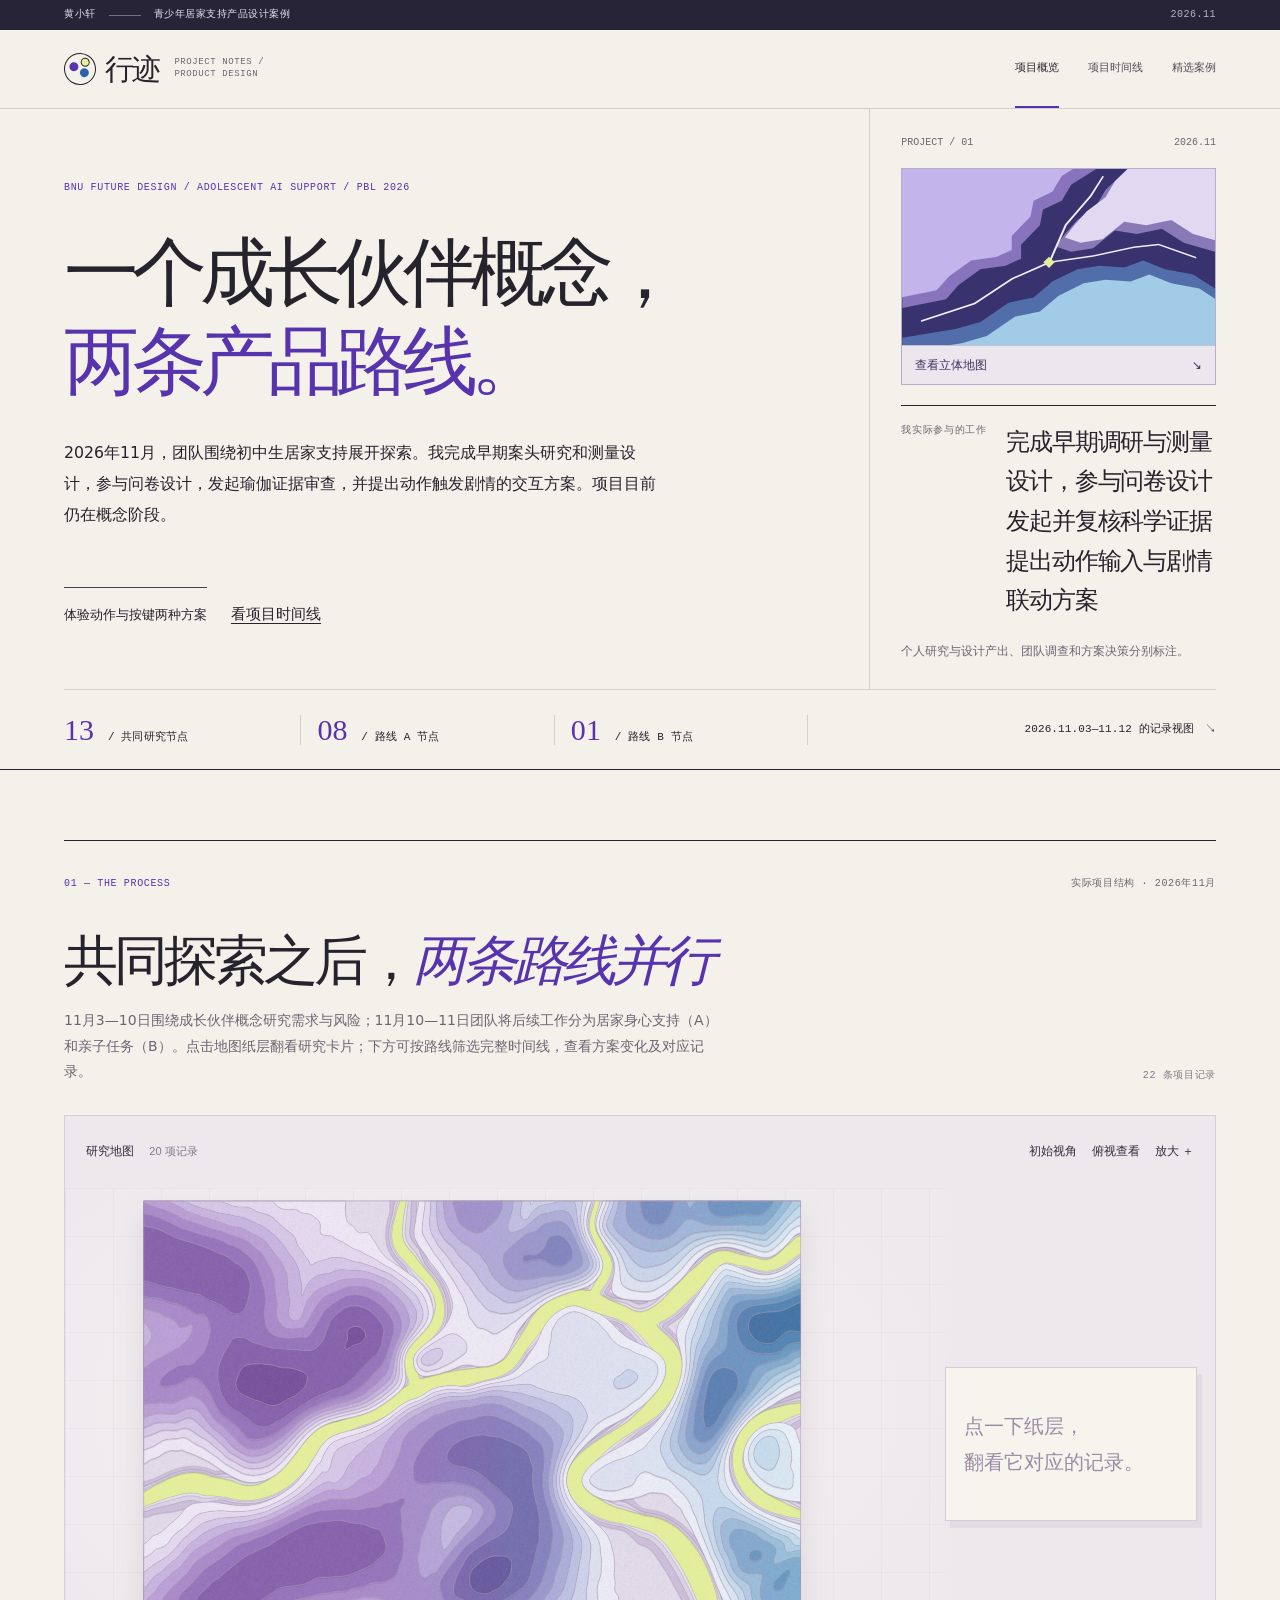
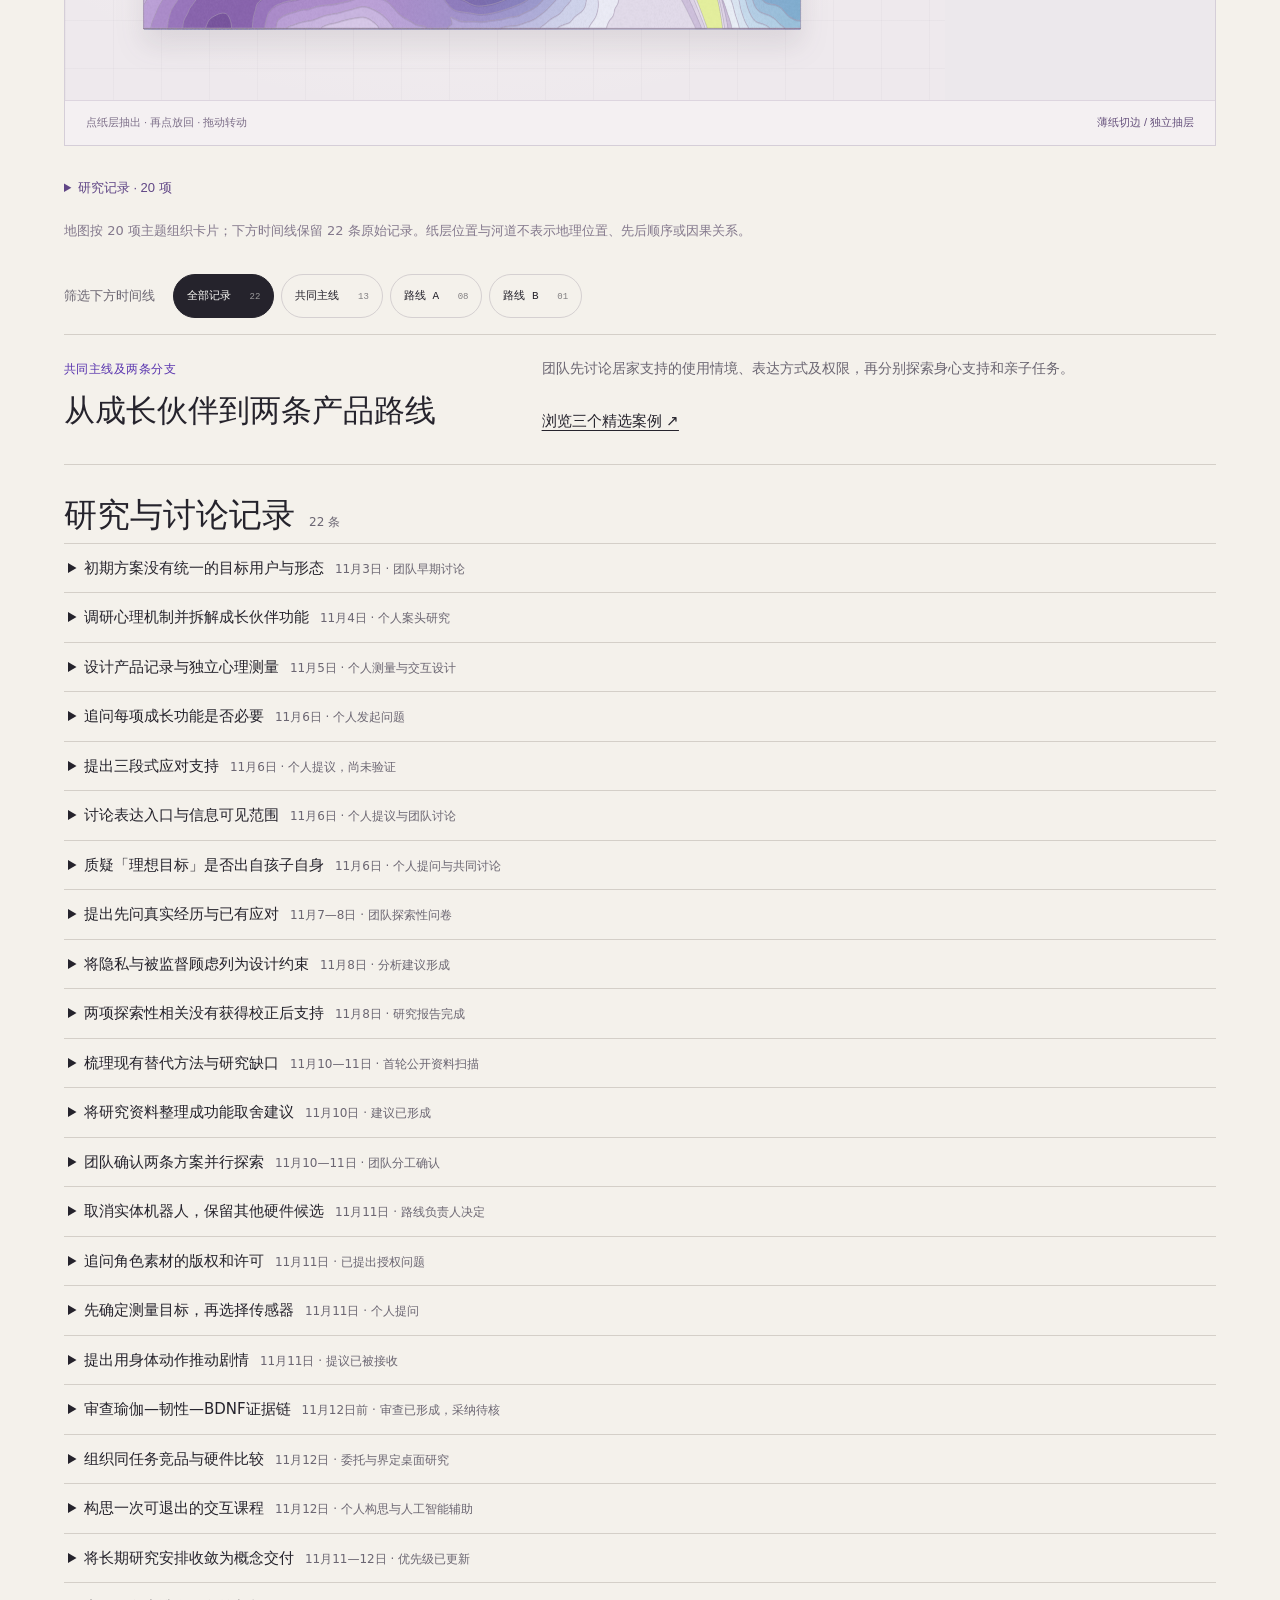
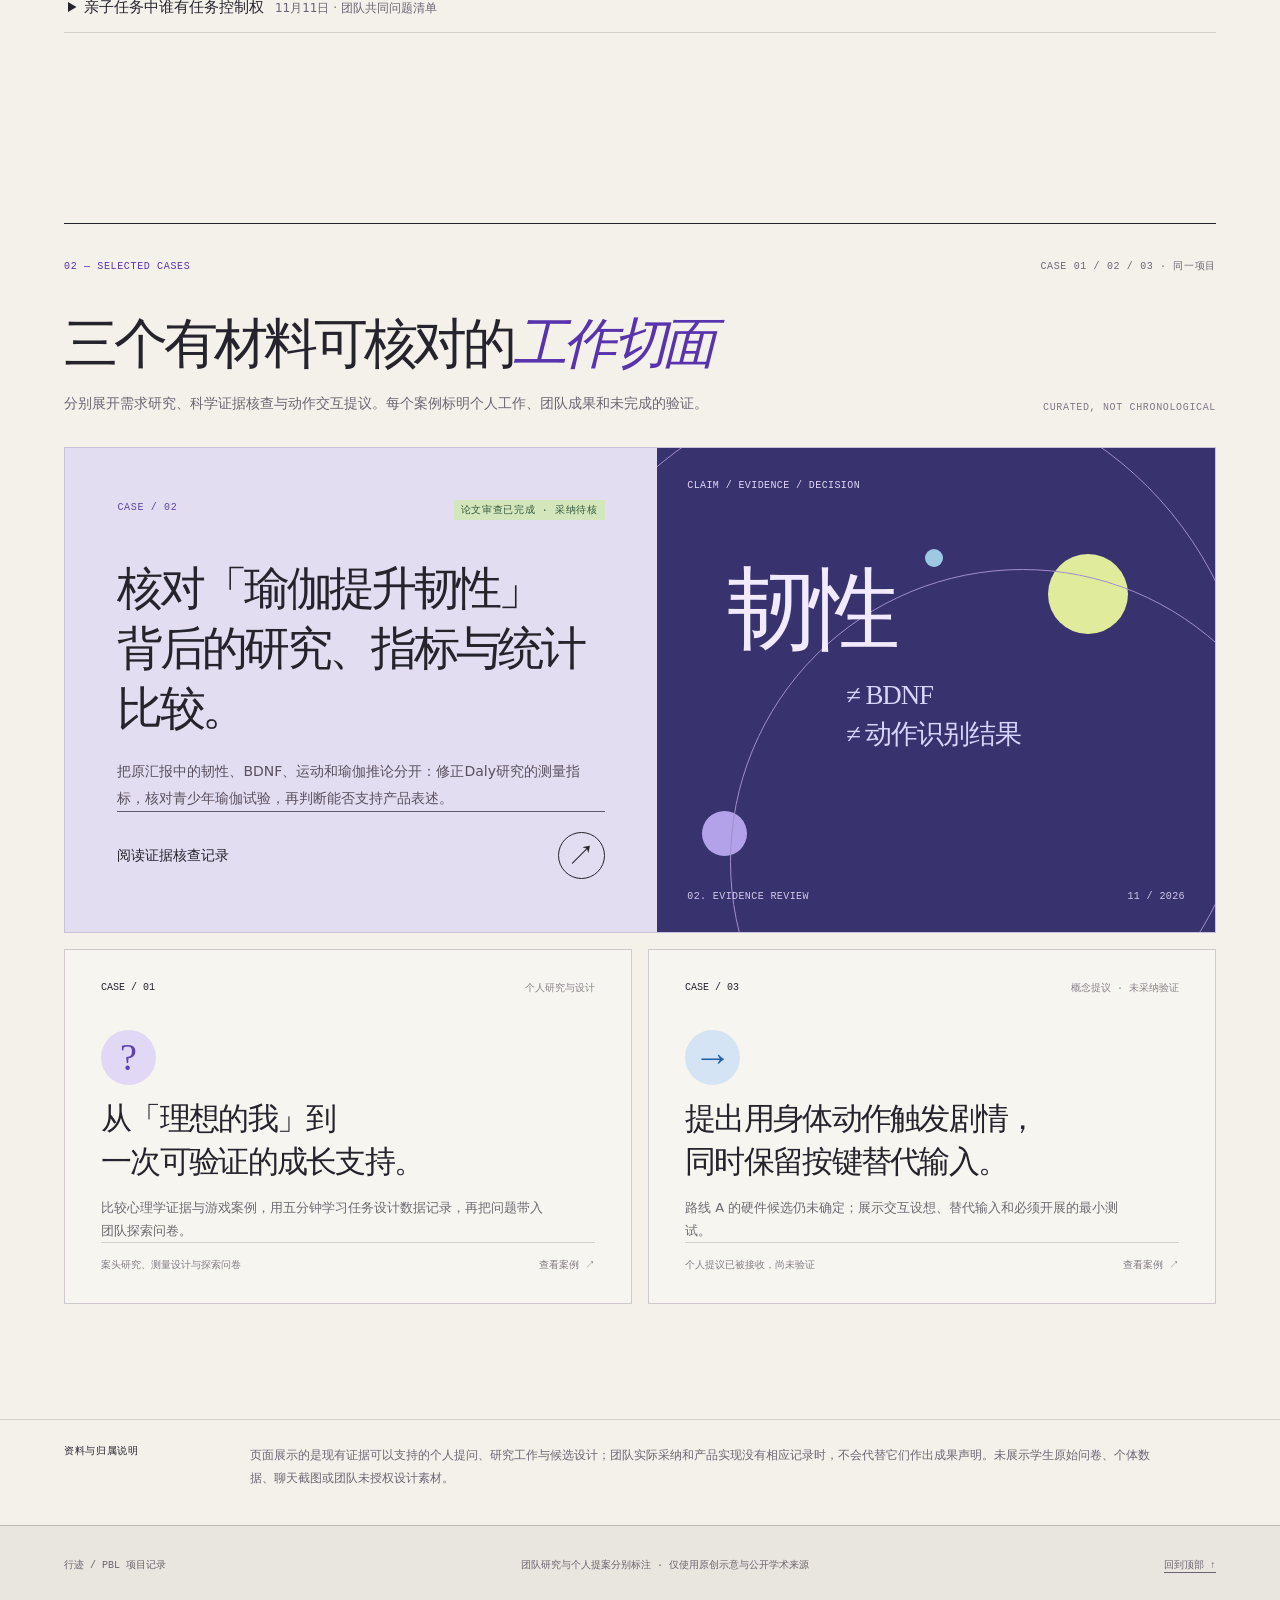
==== commit a62dc3c4: "Present the portfolio for public readers and link directly to the interaction demo" ====
--- a/atlas.html
+++ b/atlas.html
@@ -15,18 +15,19 @@
 <script defer src="river-tabs.js?v=7"></script>
 <script defer src="routes.js?v=home-river-1"></script>
 <link rel="icon" type="image/svg+xml" href="./favicon.svg">
+<style>.hero-actions{display:flex;align-items:baseline;gap:12px 24px;flex-wrap:wrap}.hero-actions .inline-action{margin-bottom:0}.hero-timeline{font-size:.94rem;text-decoration:underline;text-underline-offset:.24em}</style>
 </head>
 <body data-page="home">
 <a class="skip" href="#main">跳至正文</a>
-<div class="announcement"><span class="flashing-dot"></span> V3.1 · 立体地形审阅 <span class="announcement-rule"></span> 个人作品集内部预览 / 未公开未授权项目材料 <span class="announcement-right">2026.11</span></div>
+<div class="announcement"><span>黄小轩</span><span class="announcement-rule"></span><span>青少年居家支持产品设计案例</span><span class="announcement-right">2026.11</span></div>
 <header class="nav-shell" id="top"><a aria-label="行迹首页" class="brand" href="atlas.html"><span class="brand-icon"><i></i><i></i><i></i></span><span class="brand-cn">行迹</span><span class="brand-en">PROJECT NOTES / PRODUCT DESIGN</span></a>
-<nav aria-label="主导航" class="top-nav"><a aria-current="page" class="nav-on" href="atlas.html">项目概览</a><a href="#routes">项目时间线</a><a href="#cases">精选案例</a></nav><span class="top-edition">V3.1 / EDITORIAL</span></header>
+<nav aria-label="主导航" class="top-nav"><a aria-current="page" class="nav-on" href="atlas.html">项目概览</a><a href="#routes">项目时间线</a><a href="#cases">精选案例</a></nav></header>
 <main id="main">
 <section aria-labelledby="main-title" class="hero frame">
 <div class="hero-main"><p class="eyebrow">BNU FUTURE DESIGN / ADOLESCENT AI SUPPORT / PBL 2026</p>
 <h1 id="main-title">一个成长伙伴概念，<br/><em>两条产品路线。</em></h1>
 <p class="hero-desc">2026年11月，团队围绕初中生居家支持展开探索。我完成早期案头研究和测量设计，参与问卷设计，发起瑜伽证据审查，并提出动作触发剧情的交互方案。项目目前仍在概念阶段。</p>
-<a class="inline-action" href="#routes"><span aria-hidden="true" class="action-symbol">↗</span> 探索真实项目路径 <span class="action-end">SCROLL TO ATLAS ↘</span></a>
+<div class="hero-actions"><a class="inline-action" href="case-interaction.html#mechanism">体验动作与按键两种方案</a><a class="hero-timeline" href="#routes">看项目时间线</a></div>
 </div>
 <aside class="hero-aside"><div class="aside-index"><span>PROJECT / 01</span><span>2026.11</span></div><a class="aside-portrait" href="#terrain"><span class="atlas-art" aria-hidden="true">
     <i class="atlas-art-land atlas-art-main"></i>
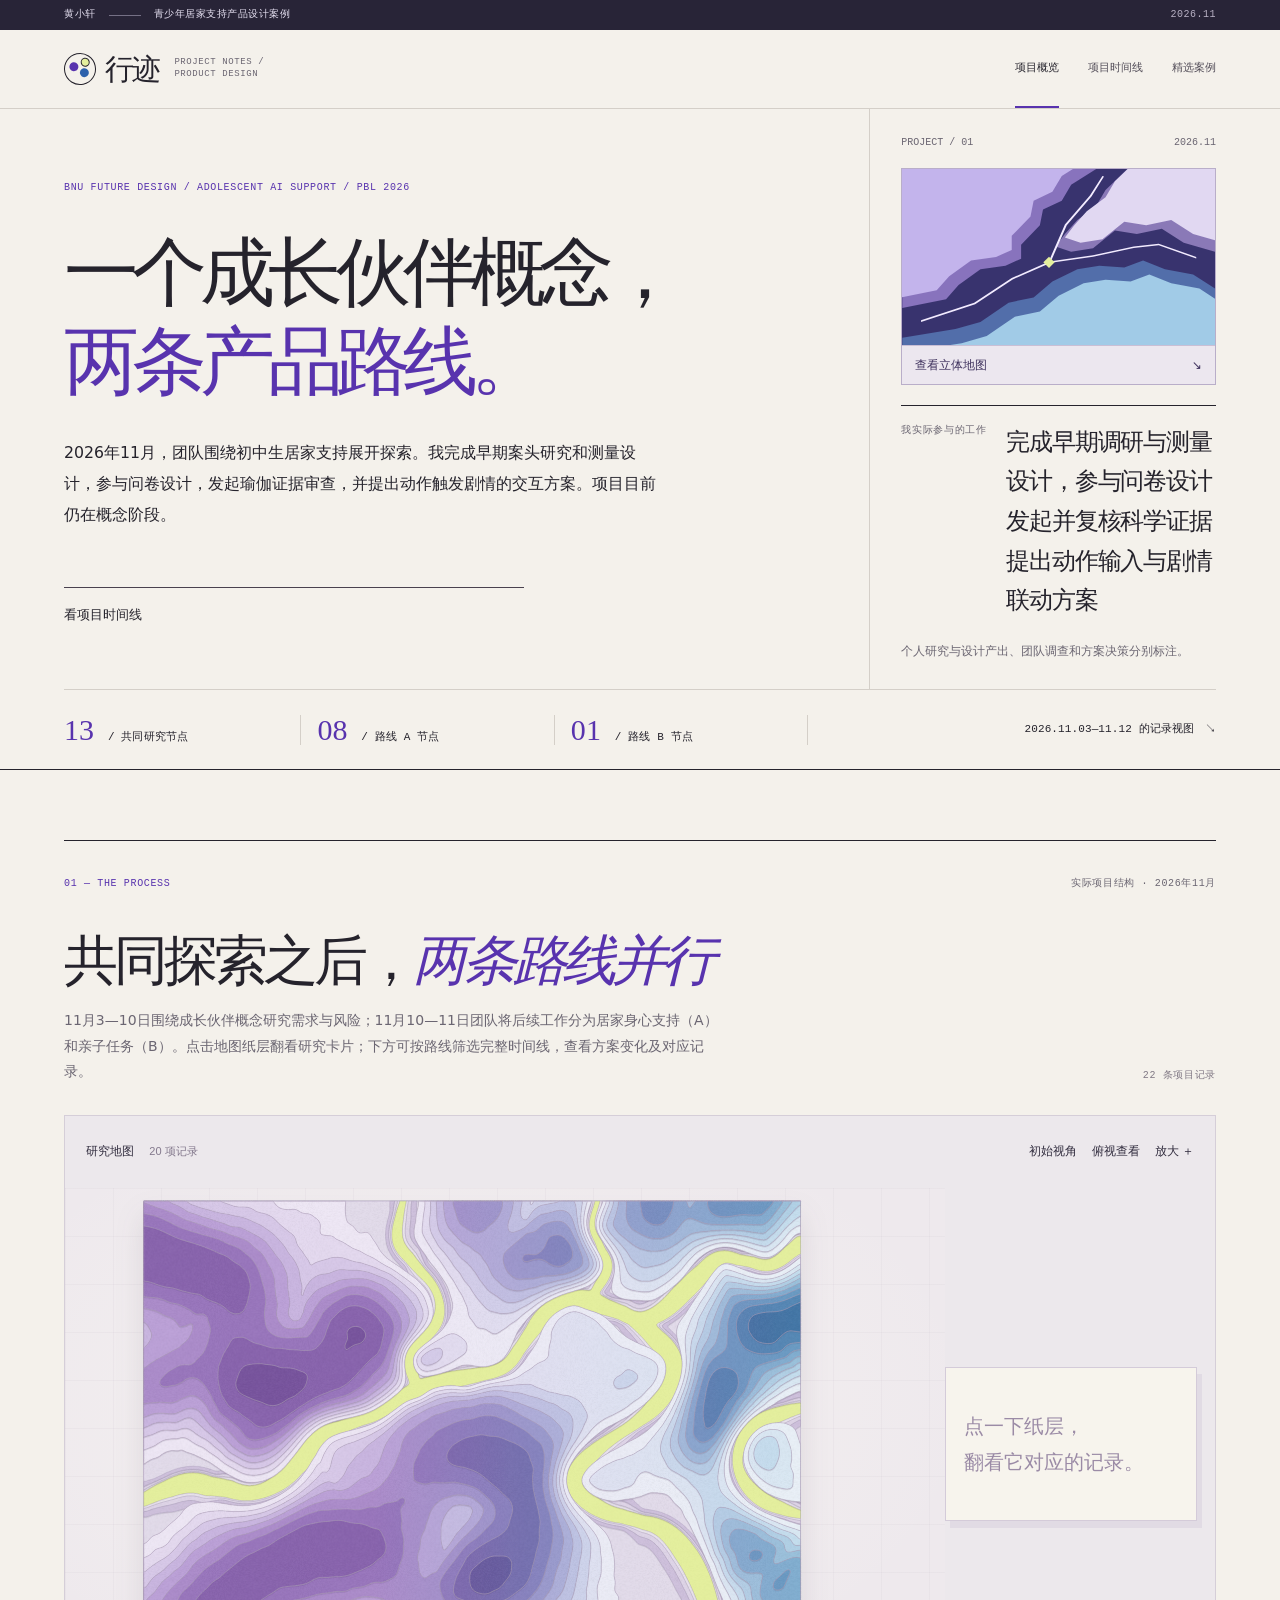
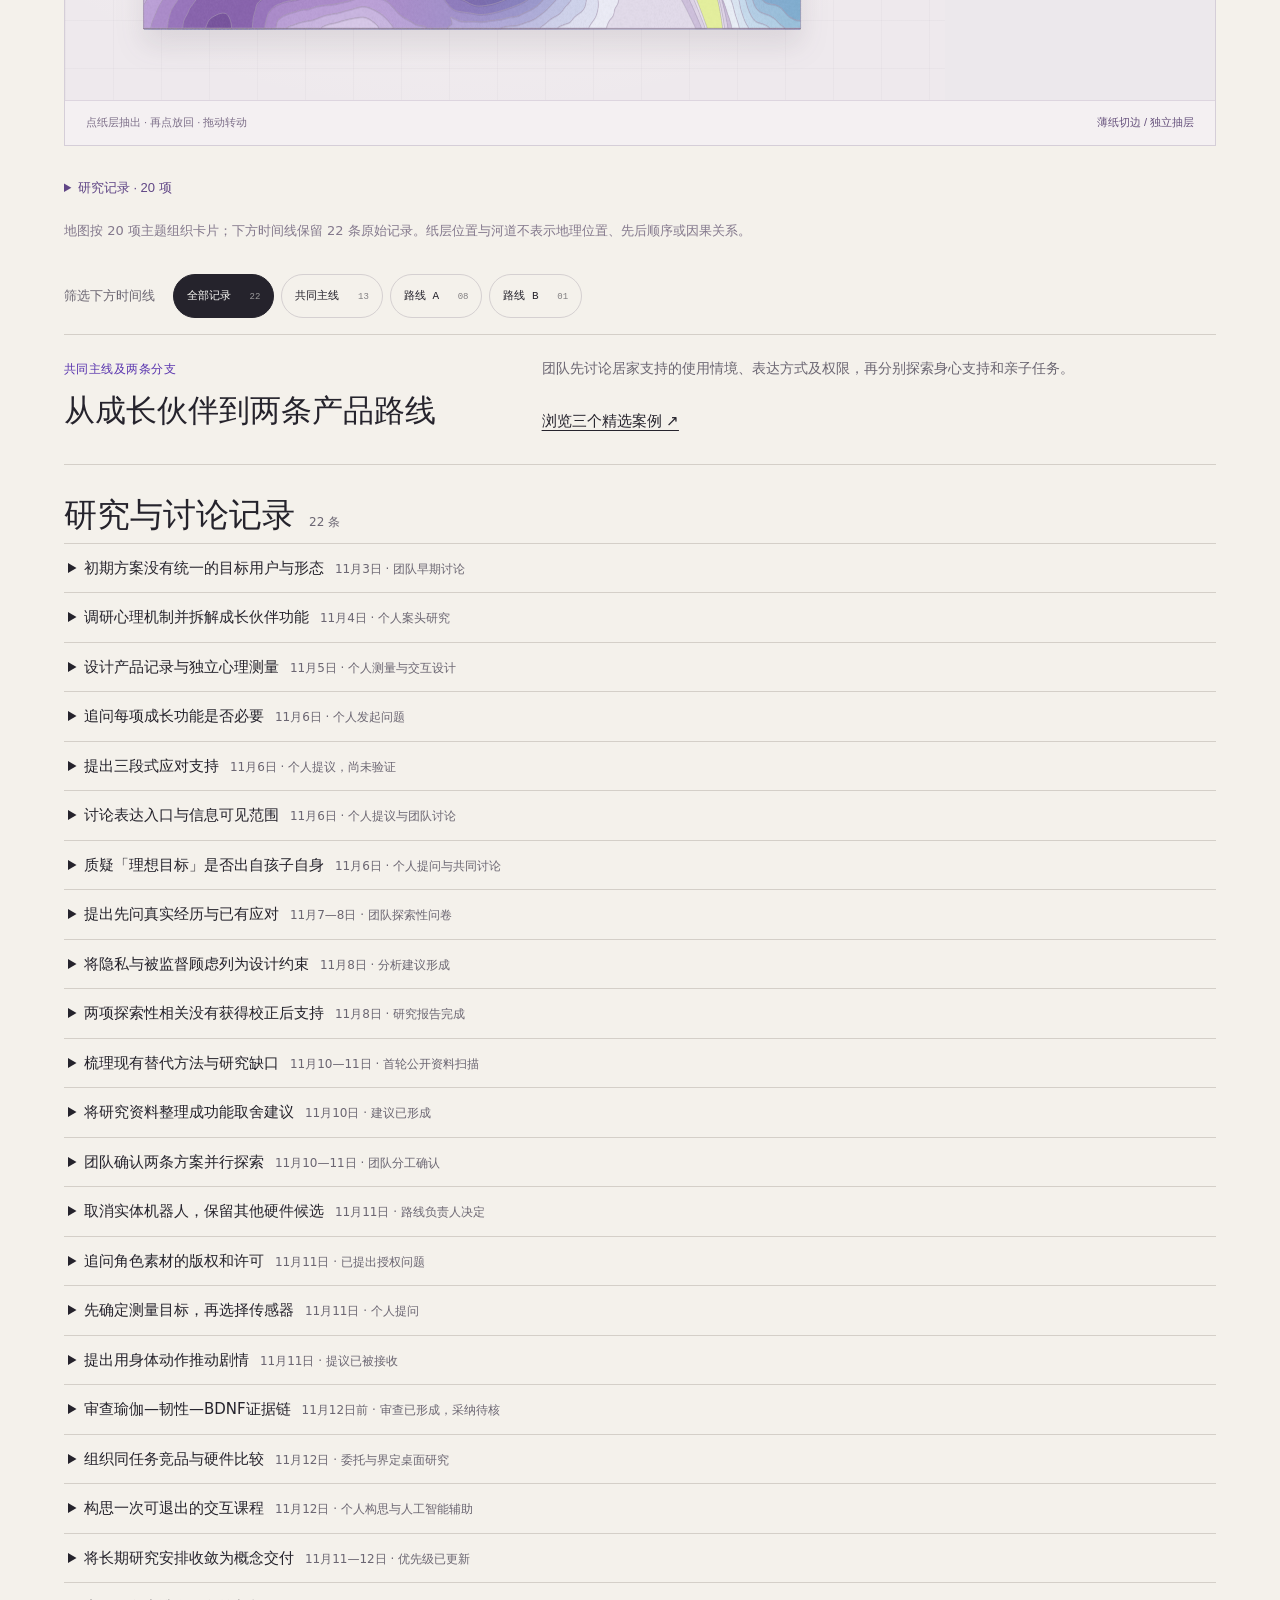
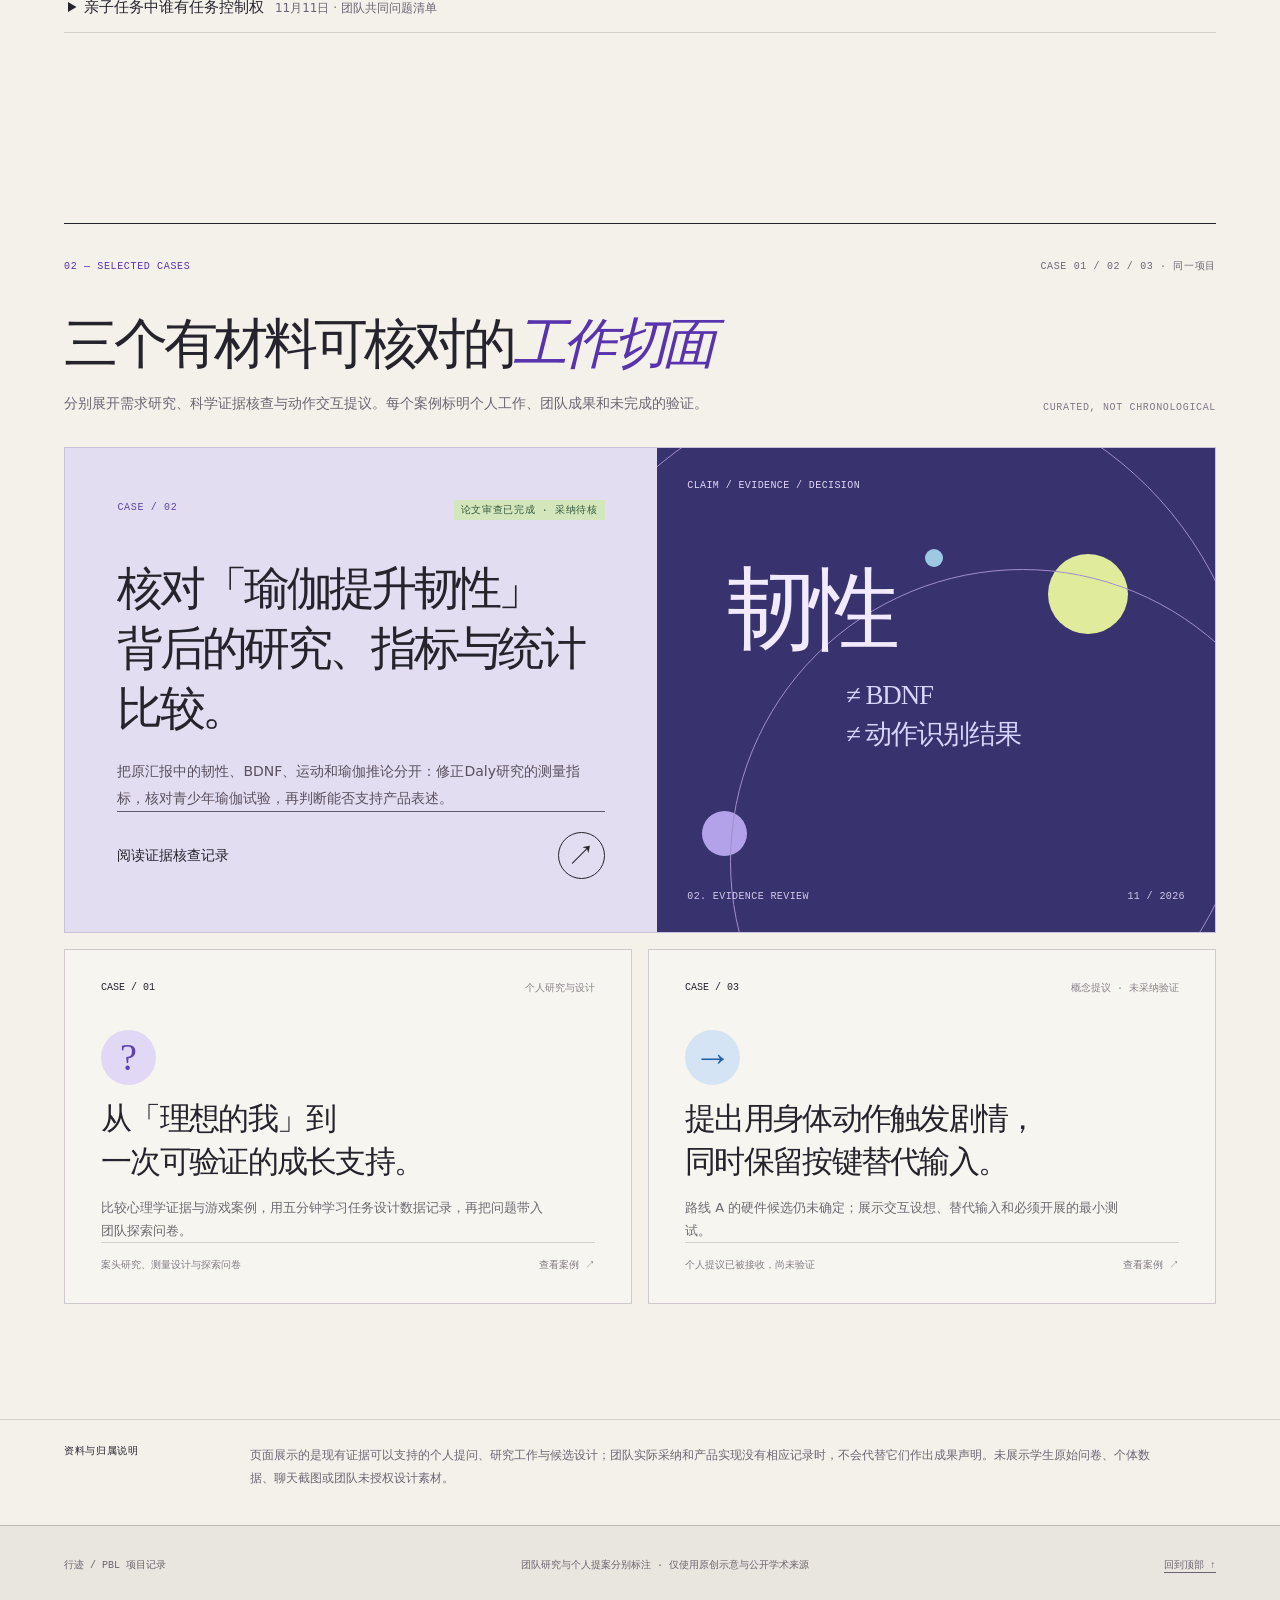
==== commit 1e3c9ebf: "Restore the project timeline as the primary portfolio entry" ====
--- a/atlas.html
+++ b/atlas.html
@@ -27,7 +27,7 @@
 <div class="hero-main"><p class="eyebrow">BNU FUTURE DESIGN / ADOLESCENT AI SUPPORT / PBL 2026</p>
 <h1 id="main-title">一个成长伙伴概念，<br/><em>两条产品路线。</em></h1>
 <p class="hero-desc">2026年11月，团队围绕初中生居家支持展开探索。我完成早期案头研究和测量设计，参与问卷设计，发起瑜伽证据审查，并提出动作触发剧情的交互方案。项目目前仍在概念阶段。</p>
-<div class="hero-actions"><a class="inline-action" href="case-interaction.html#mechanism">体验动作与按键两种方案</a><a class="hero-timeline" href="#routes">看项目时间线</a></div>
+<a class="inline-action" href="#routes">看项目时间线</a>
 </div>
 <aside class="hero-aside"><div class="aside-index"><span>PROJECT / 01</span><span>2026.11</span></div><a class="aside-portrait" href="#terrain"><span class="atlas-art" aria-hidden="true">
     <i class="atlas-art-land atlas-art-main"></i>
